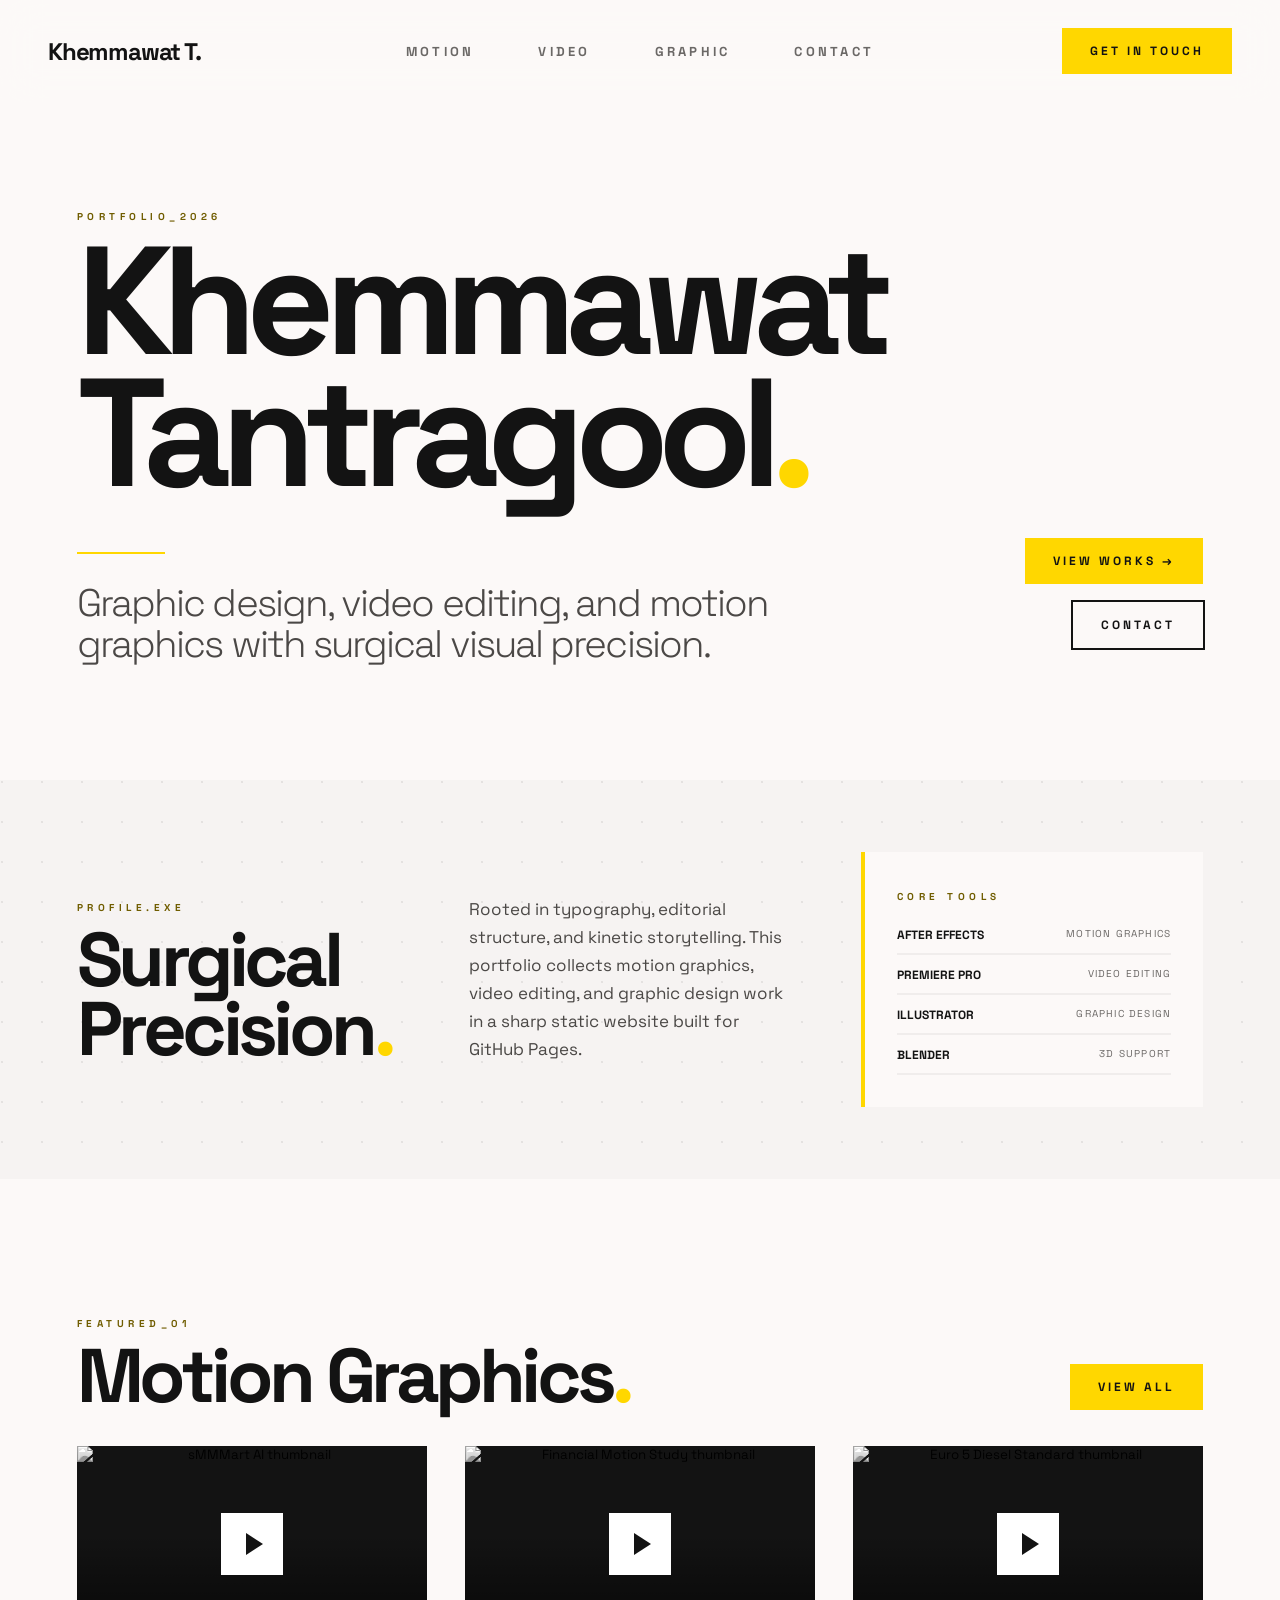
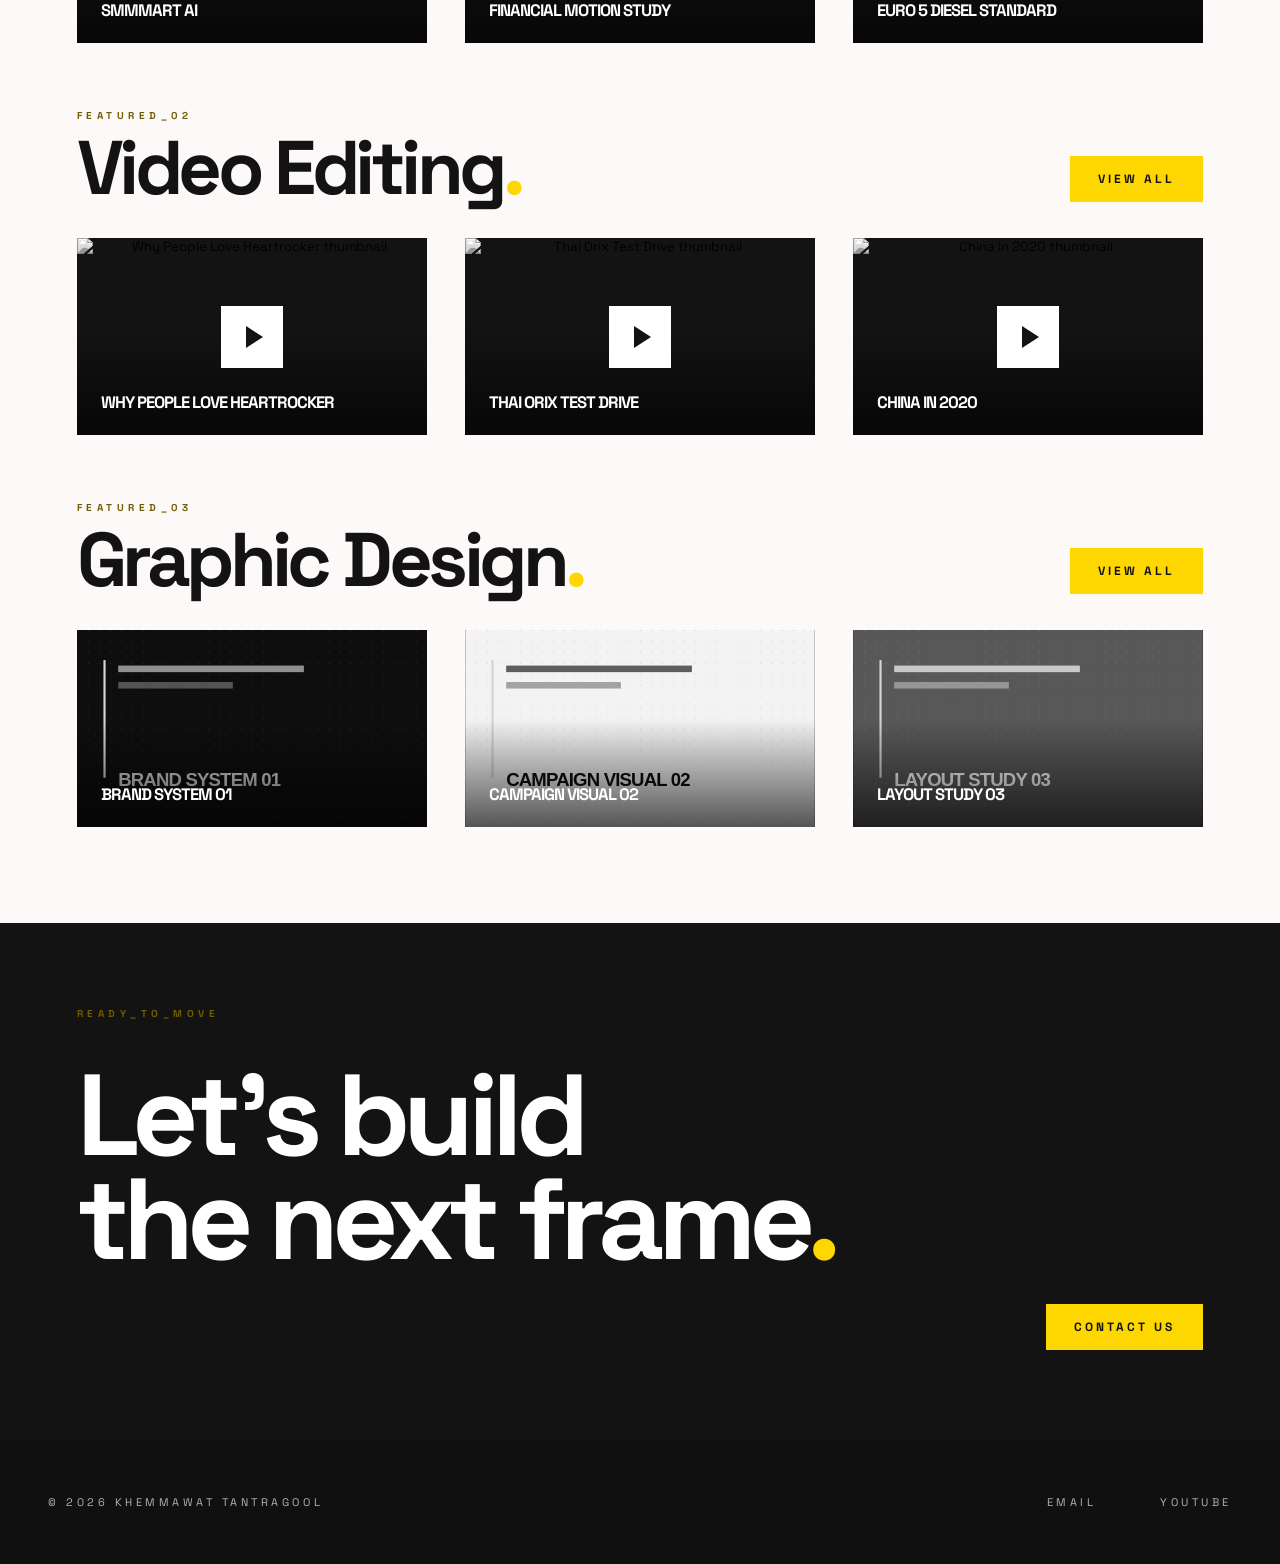
==== index.html @ a3df1f5e "Add files via upload" ====
<!doctype html>
<html lang="en">
<head>
  <meta charset="utf-8">
  <meta name="viewport" content="width=device-width, initial-scale=1">
  <link rel="preconnect" href="https://fonts.googleapis.com">
  <link rel="preconnect" href="https://fonts.gstatic.com" crossorigin>
  <link href="https://fonts.googleapis.com/css2?family=Space+Grotesk:wght@300;400;500;700;800&display=swap" rel="stylesheet">
  <link rel="stylesheet" href="css/style.css">
  <title>Khemmawat Tantragool — Portfolio</title>
  <meta name="description" content="Portfolio of Khemmawat Tantragool.">
</head>
<body>
<header class="site-header">
  <a class="brand" href="index.html">Khemmawat T.</a>
  <button class="menu-toggle" type="button" aria-label="Open menu" aria-expanded="false">Menu</button>
  <nav class="site-nav" aria-label="Primary navigation">
    <a href="motion.html">Motion</a>
    <a href="video.html">Video</a>
    <a href="graphic.html">Graphic</a>
    <a href="contact.html">Contact</a>
  </nav>
  <a class="header-cta" href="contact.html">Get In Touch</a>
</header>
<main>
  <section class="hero section">
    <div class="hero-copy">
      <span class="eyebrow">portfolio_2026</span>
      <h1>Khemmawat<br>Tantragool<span class="dot">.</span></h1>
      <div class="motion-bridge"></div>
      <p>Graphic design, video editing, and motion graphics with surgical visual precision.</p>
    </div>
    <div class="hero-actions">
      <a class="button primary" href="#featured">View Works <span>→</span></a>
      <a class="button ghost" href="contact.html">Contact</a>
    </div>
  </section>

  <section class="profile-band section">
    <div>
      <span class="eyebrow">profile.exe</span>
      <h2>Surgical<br>Precision<span class="dot">.</span></h2>
    </div>
    <p>Rooted in typography, editorial structure, and kinetic storytelling. This portfolio collects motion graphics, video editing, and graphic design work in a sharp static website built for GitHub Pages.</p>
    <div class="skill-panel">
      <span class="eyebrow">core tools</span>
      <dl>
        <div><dt>After Effects</dt><dd>Motion graphics</dd></div>
        <div><dt>Premiere Pro</dt><dd>Video editing</dd></div>
        <div><dt>Illustrator</dt><dd>Graphic design</dd></div>
        <div><dt>Blender</dt><dd>3D support</dd></div>
      </dl>
    </div>
  </section>

  <section id="featured" class="portfolio-list section">
    <div class="section-head">
      <div><span class="eyebrow">featured_01</span><h2>Motion Graphics<span class="dot">.</span></h2></div>
      <a class="mini-button" href="motion.html">View All</a>
    </div>
    <div class="work-grid">
      <article class="work-card video-card" data-category="motion" data-title="sMMMart AI" data-youtube="iJ66kA3typ4">
  <button class="work-media js-open-video" type="button" data-video-id="iJ66kA3typ4" data-video-title="sMMMart AI" aria-label="Play sMMMart AI">
    <img src="https://img.youtube.com/vi/iJ66kA3typ4/hqdefault.jpg" alt="sMMMart AI thumbnail">
    <span class="play-button" aria-hidden="true"></span>
    <span class="work-title">sMMMart AI</span>
  </button>
</article><article class="work-card video-card" data-category="motion" data-title="Financial Motion Study" data-youtube="Az2mxDy5S4Y">
  <button class="work-media js-open-video" type="button" data-video-id="Az2mxDy5S4Y" data-video-title="Financial Motion Study" aria-label="Play Financial Motion Study">
    <img src="https://img.youtube.com/vi/Az2mxDy5S4Y/hqdefault.jpg" alt="Financial Motion Study thumbnail">
    <span class="play-button" aria-hidden="true"></span>
    <span class="work-title">Financial Motion Study</span>
  </button>
</article><article class="work-card video-card" data-category="motion" data-title="Euro 5 Diesel Standard" data-youtube="TAZ3oMDy5-E">
  <button class="work-media js-open-video" type="button" data-video-id="TAZ3oMDy5-E" data-video-title="Euro 5 Diesel Standard" aria-label="Play Euro 5 Diesel Standard">
    <img src="https://img.youtube.com/vi/TAZ3oMDy5-E/hqdefault.jpg" alt="Euro 5 Diesel Standard thumbnail">
    <span class="play-button" aria-hidden="true"></span>
    <span class="work-title">Euro 5 Diesel Standard</span>
  </button>
</article>
    </div>

    <div class="section-head">
      <div><span class="eyebrow">featured_02</span><h2>Video Editing<span class="dot">.</span></h2></div>
      <a class="mini-button" href="video.html">View All</a>
    </div>
    <div class="work-grid">
      <article class="work-card video-card" data-category="video" data-title="Why People Love Heartrocker" data-youtube="8OQ4P4ka85I">
  <button class="work-media js-open-video" type="button" data-video-id="8OQ4P4ka85I" data-video-title="Why People Love Heartrocker" aria-label="Play Why People Love Heartrocker">
    <img src="https://img.youtube.com/vi/8OQ4P4ka85I/hqdefault.jpg" alt="Why People Love Heartrocker thumbnail">
    <span class="play-button" aria-hidden="true"></span>
    <span class="work-title">Why People Love Heartrocker</span>
  </button>
</article><article class="work-card video-card" data-category="video" data-title="Thai Orix Test Drive" data-youtube="B8yDU5DC-RM">
  <button class="work-media js-open-video" type="button" data-video-id="B8yDU5DC-RM" data-video-title="Thai Orix Test Drive" aria-label="Play Thai Orix Test Drive">
    <img src="https://img.youtube.com/vi/B8yDU5DC-RM/hqdefault.jpg" alt="Thai Orix Test Drive thumbnail">
    <span class="play-button" aria-hidden="true"></span>
    <span class="work-title">Thai Orix Test Drive</span>
  </button>
</article><article class="work-card video-card" data-category="video" data-title="China in 2020" data-youtube="AyEDbUn2u9s">
  <button class="work-media js-open-video" type="button" data-video-id="AyEDbUn2u9s" data-video-title="China in 2020" aria-label="Play China in 2020">
    <img src="https://img.youtube.com/vi/AyEDbUn2u9s/hqdefault.jpg" alt="China in 2020 thumbnail">
    <span class="play-button" aria-hidden="true"></span>
    <span class="work-title">China in 2020</span>
  </button>
</article>
    </div>

    <div class="section-head">
      <div><span class="eyebrow">featured_03</span><h2>Graphic Design<span class="dot">.</span></h2></div>
      <a class="mini-button" href="graphic.html">View All</a>
    </div>
    <div class="work-grid">
      <article class="work-card graphic-card" data-category="graphic" data-title="Brand System 01">
  <a class="work-media" href="assets/thumbnails/graphic-placeholder-01.svg" target="_blank" rel="noopener" aria-label="Open Brand System 01">
    <img src="assets/thumbnails/graphic-placeholder-01.svg" alt="Brand System 01 thumbnail">
    <span class="work-title">Brand System 01</span>
  </a>
</article><article class="work-card graphic-card" data-category="graphic" data-title="Campaign Visual 02">
  <a class="work-media" href="assets/thumbnails/graphic-placeholder-02.svg" target="_blank" rel="noopener" aria-label="Open Campaign Visual 02">
    <img src="assets/thumbnails/graphic-placeholder-02.svg" alt="Campaign Visual 02 thumbnail">
    <span class="work-title">Campaign Visual 02</span>
  </a>
</article><article class="work-card graphic-card" data-category="graphic" data-title="Layout Study 03">
  <a class="work-media" href="assets/thumbnails/graphic-placeholder-03.svg" target="_blank" rel="noopener" aria-label="Open Layout Study 03">
    <img src="assets/thumbnails/graphic-placeholder-03.svg" alt="Layout Study 03 thumbnail">
    <span class="work-title">Layout Study 03</span>
  </a>
</article>
    </div>
  </section>

  <section class="closing-contact section">
    <span class="eyebrow">ready_to_move</span>
    <h2>Let’s build<br>the next frame<span class="dot">.</span></h2>
    <a class="button primary" href="contact.html">Contact Us</a>
  </section>
</main>
<footer class="site-footer">
  <p>© 2026 KHEMMAWAT TANTRAGOOL</p>
  <nav class="footer-links" aria-label="Footer links">
    <a href="mailto:khemmawat2539@hotmail.com">Email</a>
    <a href="https://youtube.com/@taeoodmotion3968?si=3hNbAN0YJ-oHGJOD" target="_blank" rel="noopener">YouTube</a>
  </nav>
</footer>
<div class="video-modal" id="videoModal" aria-hidden="true">
  <div class="modal-backdrop js-close-video"></div>
  <div class="modal-panel" role="dialog" aria-modal="true" aria-labelledby="modalTitle">
    <button class="modal-close js-close-video" type="button" aria-label="Close video">×</button>
    <span class="eyebrow">now_playing</span>
    <h2 id="modalTitle">Project Video</h2>
    <div class="video-frame">
      <iframe id="modalVideo" title="YouTube video player" src="" allow="autoplay; encrypted-media; picture-in-picture" allowfullscreen></iframe>
    </div>
  </div>
</div>
<script src="js/main.js"></script>
</body>
</html>
---- css/style.css ----
:root {
  --deep-carbon: #131313;
  --canvas: #ffffff;
  --surface: #fcf9f8;
  --surface-low: #f6f3f2;
  --surface-container: #f0edec;
  --gold: #ffd700;
  --gold-dark: #705d00;
  --muted: #6b6866;
}

* { box-sizing: border-box; }
html { scroll-behavior: smooth; }
body { margin: 0; font-family: "Space Grotesk", Arial, sans-serif; background: var(--surface); color: var(--deep-carbon); }
a { color: inherit; text-decoration: none; }
img { max-width: 100%; display: block; }
button { font-family: inherit; }

.site-header {
  position: sticky; top: 0; z-index: 50;
  display: grid; grid-template-columns: 1fr auto 1fr; align-items: center; gap: 24px;
  padding: 28px clamp(20px, 4vw, 48px);
  background: rgba(252, 249, 248, .85); backdrop-filter: blur(20px);
}

.brand { font-size: clamp(18px, 2vw, 24px); font-weight: 800; letter-spacing: -0.05em; }
.site-nav { display: flex; gap: clamp(28px, 5vw, 72px); font-size: 13px; font-weight: 700; letter-spacing: .25em; color: var(--muted); text-transform: uppercase; }
.site-nav a:hover { color: var(--deep-carbon); }

.header-cta, .mini-button, .button {
  justify-self: end; border: 0; border-radius: 0; background: var(--gold); color: var(--deep-carbon);
  padding: 15px 28px; font-size: 12px; font-weight: 800; letter-spacing: .25em; text-transform: uppercase;
  transition: transform .2s ease, box-shadow .2s ease, background .2s ease;
  cursor: pointer;
}
.button:hover, .header-cta:hover, .mini-button:hover { transform: translate(-4px, -4px); box-shadow: 4px 4px 0 var(--gold-dark); }
.button.ghost { background: transparent; outline: 2px solid var(--deep-carbon); box-shadow: none; }
.menu-toggle { display: none; }

.section { padding-left: clamp(24px, 6vw, 96px); padding-right: clamp(24px, 6vw, 96px); }

.hero { min-height: 68vh; display: grid; grid-template-columns: 1fr auto; gap: 40px; align-items: end; padding-top: clamp(56px, 8vw, 120px); padding-bottom: clamp(72px, 9vw, 140px); }
.hero h1, .page-hero h1, .contact-page h1 { margin: 0; font-size: clamp(74px, 12vw, 176px); line-height: .86; letter-spacing: -0.07em; font-weight: 800; }
.dot { color: var(--gold); }
.motion-bridge { width: 88px; height: 2px; margin: 52px 0 28px; background: var(--gold); }
.hero p, .page-hero p, .contact-hero p { margin: 0; max-width: 780px; color: #4b4846; font-size: clamp(24px, 3vw, 42px); line-height: 1.08; letter-spacing: -0.05em; font-weight: 300; }
.hero-actions { display: grid; gap: 18px; min-width: 260px; margin-bottom: 16px; }

.eyebrow { display: inline-block; margin-bottom: 12px; color: var(--gold-dark); font-size: 10px; font-weight: 800; letter-spacing: .45em; text-transform: uppercase; }

.profile-band {
  display: grid; grid-template-columns: 1fr 1.15fr 1.25fr; gap: clamp(32px, 6vw, 80px); align-items: center;
  padding-top: 72px; padding-bottom: 72px;
  background: radial-gradient(circle at 2px 2px, rgba(19,19,19,.08) 1px, transparent 1px), var(--surface-low);
  background-size: 40px 40px;
}
.profile-band h2, .section-head h2, .closing-contact h2 { margin: 0; font-size: clamp(42px, 6vw, 76px); line-height: .9; letter-spacing: -0.06em; }
.profile-band p { margin: 0; max-width: 460px; color: #4b4846; font-size: 17px; line-height: 1.65; }
.skill-panel { background: var(--surface); padding: 32px; border-left: 4px solid var(--gold); }
.skill-panel dl { margin: 0; }
.skill-panel div { display: grid; grid-template-columns: 1fr auto; gap: 20px; padding: 12px 0; background-image: linear-gradient(to bottom, transparent calc(100% - 2px), var(--surface-container) 0); }
.skill-panel dt { font-size: 12px; font-weight: 800; text-transform: uppercase; }
.skill-panel dd { margin: 0; color: var(--muted); font-size: 10px; letter-spacing: .12em; text-transform: uppercase; }

.portfolio-list { padding-top: 72px; padding-bottom: 96px; }
.section-head { display: flex; justify-content: space-between; align-items: end; gap: 24px; margin-top: 60px; margin-bottom: 36px; }

.work-grid { display: grid; grid-template-columns: repeat(3, 1fr); gap: clamp(24px, 3vw, 48px); }
.page-grid { row-gap: clamp(32px, 4vw, 56px); }
.work-card { background: var(--surface-container); overflow: hidden; }

.work-media {
  position: relative; display: block; width: 100%; border: 0; padding: 0; cursor: pointer;
  aspect-ratio: 16 / 9; background: var(--deep-carbon); overflow: hidden;
}
.work-media::after { content: ""; position: absolute; inset: 0; background: linear-gradient(to top, rgba(0,0,0,.65), transparent 55%); z-index: 1; }
.work-media img { width: 100%; height: 100%; object-fit: cover; filter: grayscale(100%) contrast(1.05); transition: filter .35s ease, transform .35s ease; }
.work-media:hover img { filter: grayscale(0%) contrast(1.05); transform: scale(1.035); }

.play-button { position: absolute; z-index: 2; inset: 50% auto auto 50%; width: 62px; height: 62px; transform: translate(-50%, -50%); background: var(--canvas); }
.play-button::before { content: ""; position: absolute; left: 25px; top: 20px; border-left: 17px solid var(--deep-carbon); border-top: 11px solid transparent; border-bottom: 11px solid transparent; }
.work-title { position: absolute; z-index: 2; left: 24px; bottom: 22px; color: var(--canvas); font-size: clamp(15px, 1.3vw, 22px); font-weight: 800; letter-spacing: -0.06em; text-transform: uppercase; text-align: left; }

.page-hero { padding-top: clamp(72px, 10vw, 140px); padding-bottom: 50px; }
.page-hero h1 { font-size: clamp(68px, 10vw, 130px); }
.page-hero p { margin-top: 24px; }

.back-wrap { display: flex; justify-content: center; padding: 70px 0 40px; }

.closing-contact {
  display: grid; gap: 32px; justify-items: start;
  background: var(--deep-carbon); color: var(--canvas);
  padding-top: 84px; padding-bottom: 90px;
}
.closing-contact h2 { font-size: clamp(54px, 9vw, 126px); }

.contact-page {
  min-height: 76vh;
  display: grid;
  grid-template-columns: 1fr minmax(300px, 560px);
  gap: clamp(40px, 8vw, 120px);
  padding-top: clamp(70px, 9vw, 130px);
  padding-bottom: 90px;
  background: radial-gradient(circle at 2px 2px, rgba(19,19,19,.08) 1px, transparent 1px), var(--surface);
  background-size: 40px 40px;
}
.contact-page h1 { font-size: clamp(74px, 12vw, 170px); }
.contact-info { display: grid; gap: 18px; align-self: start; }
.contact-link, .contact-draft {
  display: grid; gap: 10px;
  padding: 32px;
  background: var(--surface-low);
  border-left: 4px solid var(--gold);
}
.contact-link span, .form-note { color: var(--muted); font-size: 11px; letter-spacing: .25em; text-transform: uppercase; }
.contact-link strong { font-size: clamp(16px, 2vw, 26px); letter-spacing: -0.05em; overflow-wrap: anywhere; }
.contact-draft { margin-top: 24px; }
.contact-draft label { display: grid; gap: 10px; font-size: 10px; font-weight: 800; letter-spacing: .28em; text-transform: uppercase; color: var(--gold-dark); }
.contact-draft input, .contact-draft textarea {
  width: 100%; border: 0; border-radius: 0; border-bottom: 2px solid var(--surface-container);
  background: var(--surface); color: var(--deep-carbon); padding: 14px 12px; font: inherit; outline: 0;
}
.contact-draft input:focus, .contact-draft textarea:focus { border-bottom-color: var(--gold); }
.contact-draft textarea { min-height: 116px; resize: vertical; }
.form-note { margin: 0; line-height: 1.6; letter-spacing: .12em; }

.video-modal { position: fixed; inset: 0; z-index: 100; display: none; }
.video-modal.is-open { display: block; }
.modal-backdrop { position: absolute; inset: 0; background: rgba(19,19,19,.72); backdrop-filter: blur(10px); }
.modal-panel {
  position: relative; z-index: 1; width: min(1100px, calc(100vw - 32px)); margin: 7vh auto; padding: clamp(22px, 3vw, 42px);
  background: var(--surface); box-shadow: 0 0 40px rgba(19,19,19,.12);
}
.modal-panel h2 { margin: 0 58px 22px 0; font-size: clamp(28px, 4vw, 56px); letter-spacing: -0.06em; line-height: .95; }
.modal-close { position: absolute; top: 18px; right: 18px; width: 48px; height: 48px; border: 0; background: var(--gold); font-size: 34px; line-height: 1; cursor: pointer; }
.video-frame { aspect-ratio: 16 / 9; background: var(--deep-carbon); }
.video-frame iframe { width: 100%; height: 100%; border: 0; }

.site-footer { display: flex; justify-content: space-between; gap: 24px; padding: 44px clamp(24px, 4vw, 48px); background: #101010; color: var(--canvas); }
.site-footer p, .footer-links a { color: #b9b2ae; font-size: 11px; letter-spacing: .32em; text-transform: uppercase; }
.footer-links { display: flex; align-items: center; gap: clamp(22px, 5vw, 72px); }

@media (max-width: 900px) {
  .site-header { grid-template-columns: 1fr auto; }
  .menu-toggle { display: block; border: 0; background: var(--gold); padding: 12px 16px; font-weight: 800; letter-spacing: .18em; text-transform: uppercase; }
  .site-nav, .header-cta { display: none; }
  .site-nav.is-open { display: grid; grid-column: 1 / -1; gap: 18px; padding-top: 18px; }
  .hero, .profile-band, .contact-page { grid-template-columns: 1fr; }
  .hero-actions { width: 100%; max-width: 360px; }
  .work-grid { grid-template-columns: 1fr 1fr; }
}

@media (max-width: 620px) {
  .section { padding-left: 20px; padding-right: 20px; }
  .hero h1, .page-hero h1, .contact-page h1 { font-size: clamp(58px, 17vw, 88px); }
  .hero p, .page-hero p, .contact-hero p { font-size: 25px; }
  .section-head { align-items: start; flex-direction: column; }
  .work-grid { grid-template-columns: 1fr; }
  .contact-link, .contact-draft { padding: 24px; }
  .site-footer { flex-direction: column; }
  .footer-links { align-items: start; flex-direction: column; gap: 16px; }
  .modal-panel { margin-top: 11vh; }
}
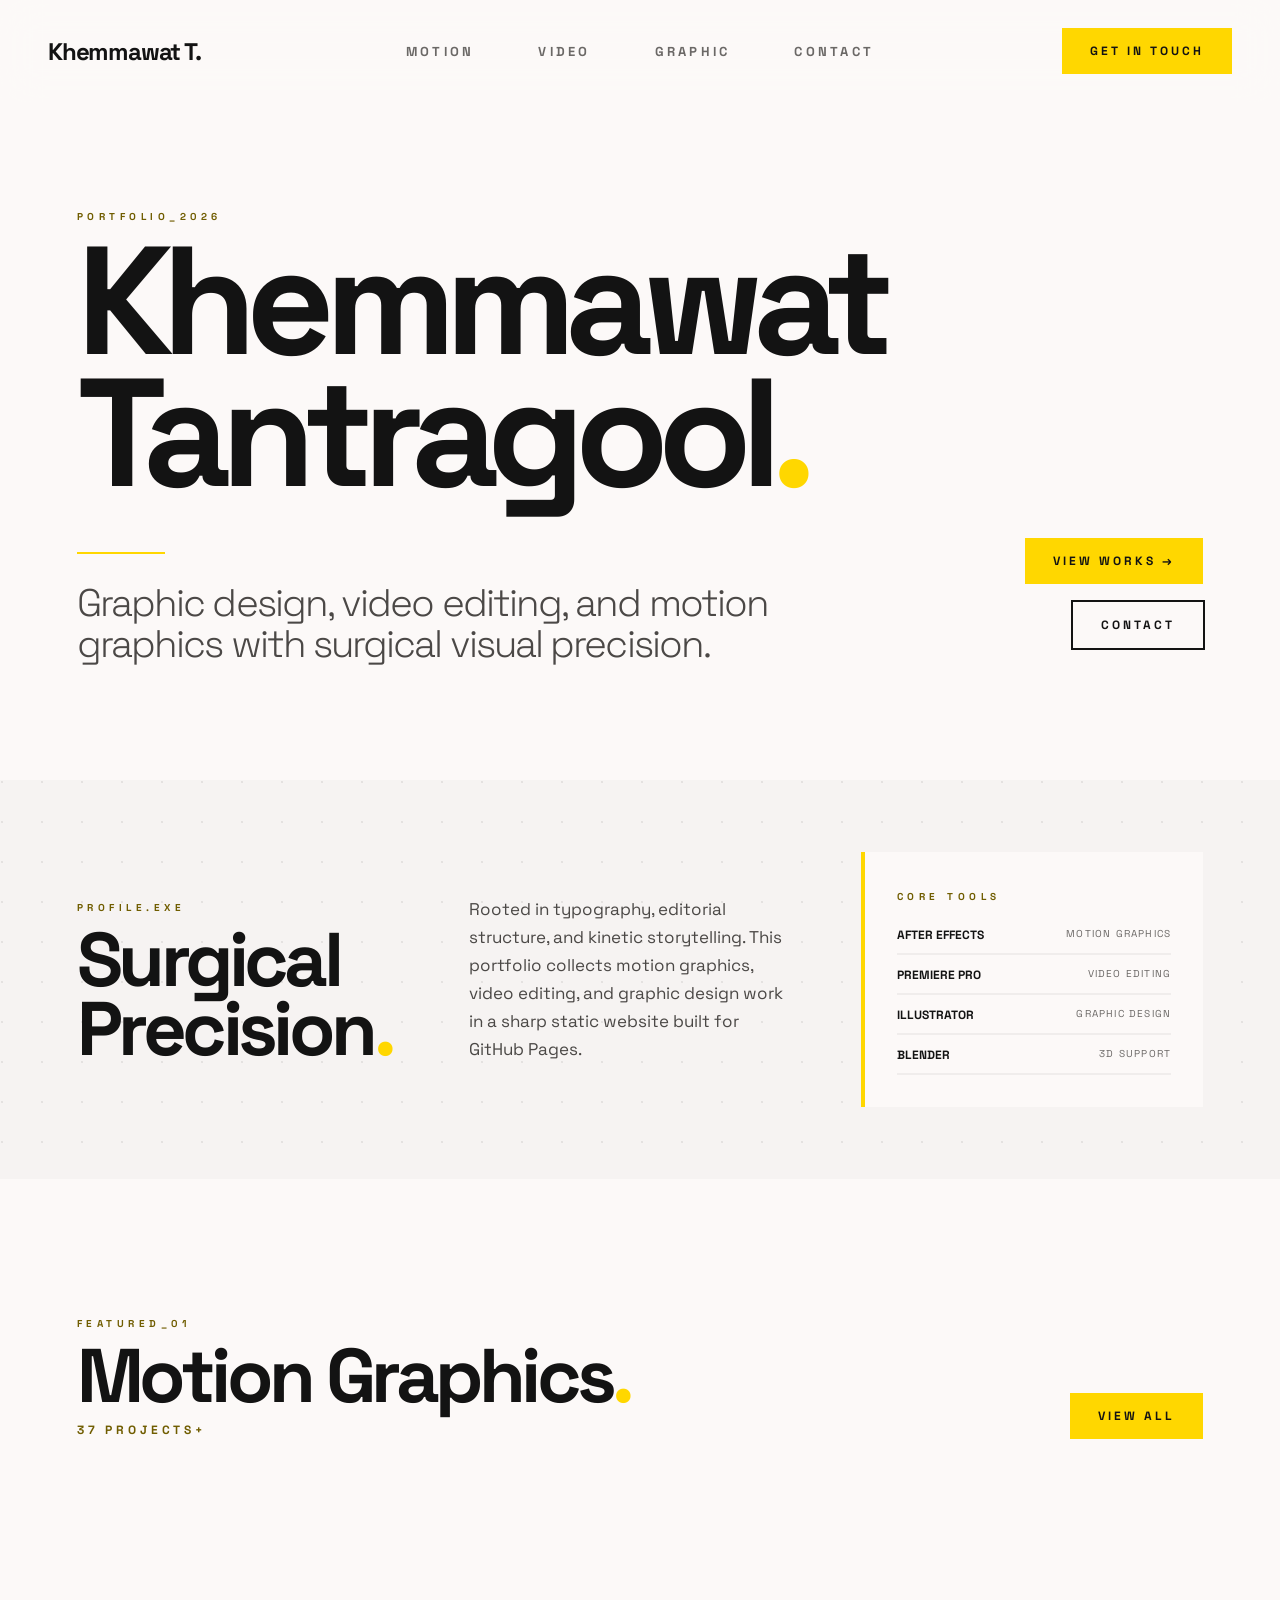
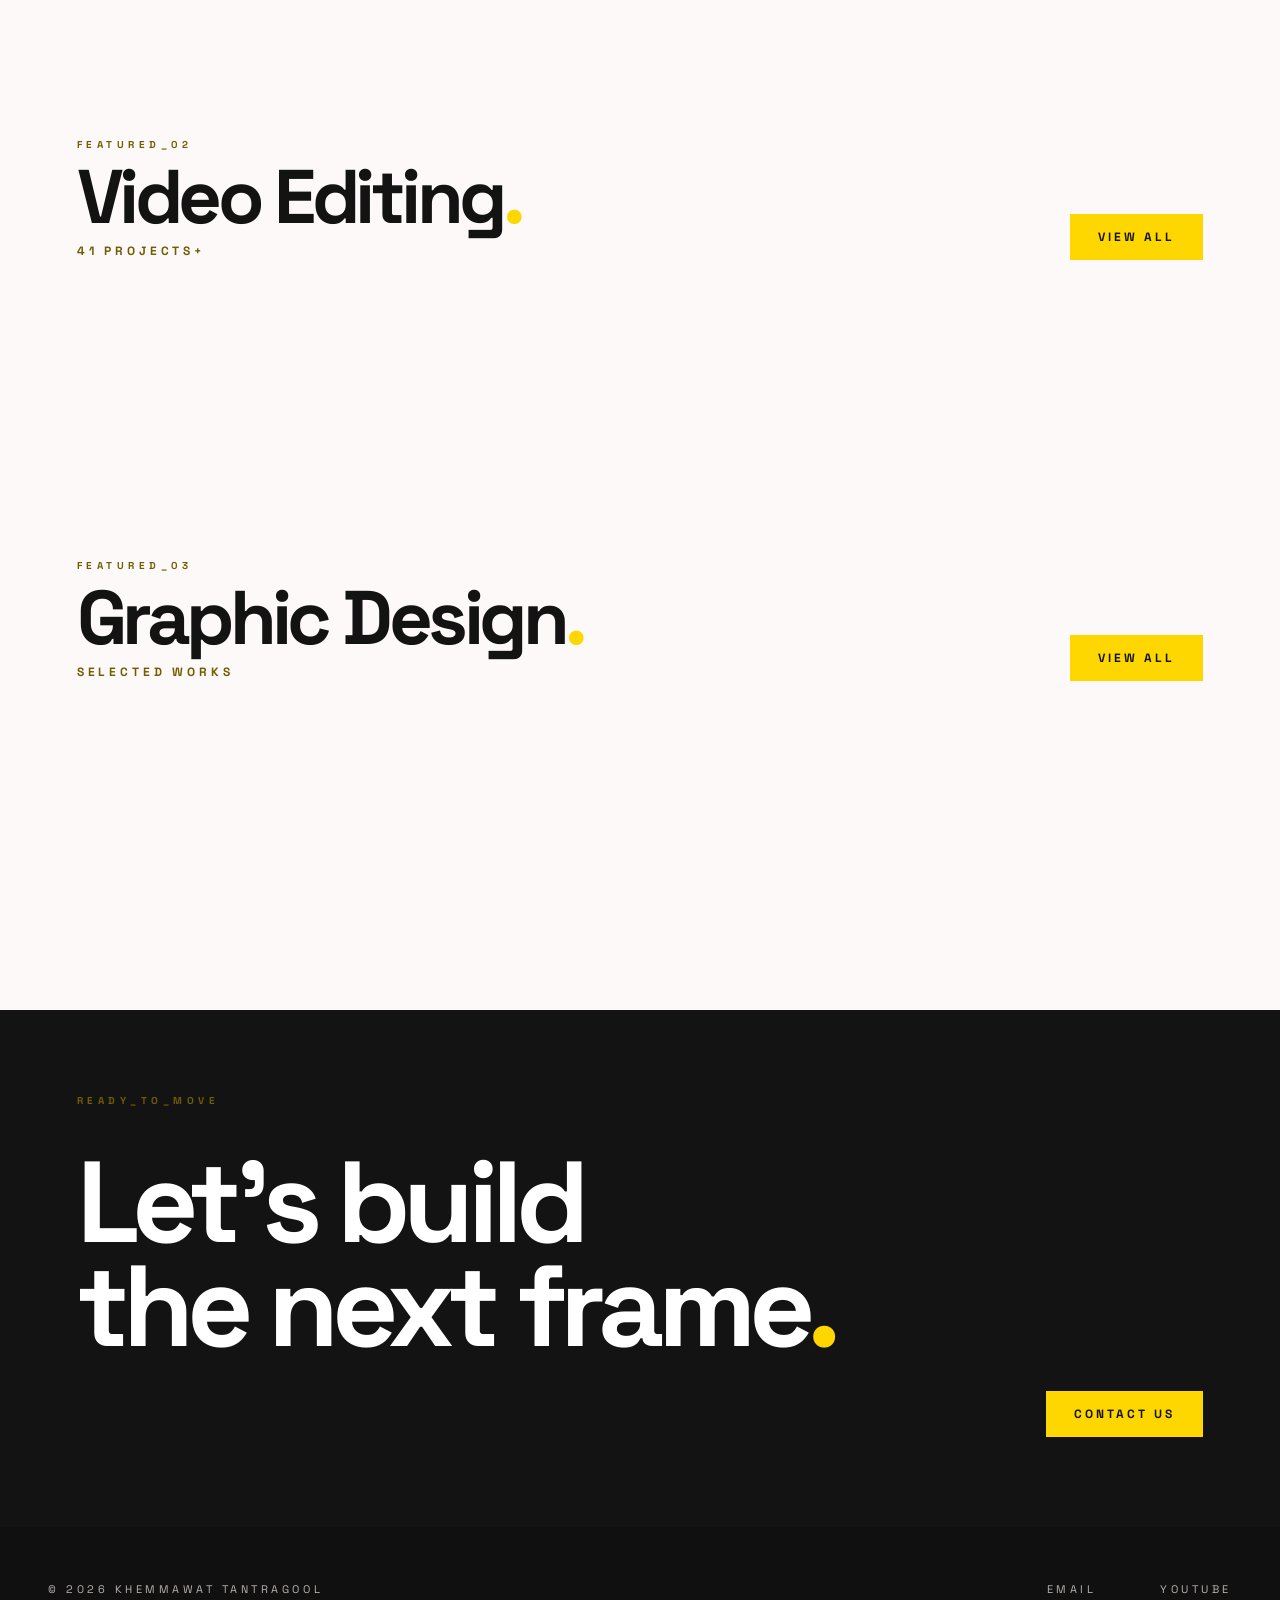
==== commit d8440af7: "Add files via upload" ====
--- a/index.html
+++ b/index.html
@@ -55,79 +55,83 @@
 
   <section id="featured" class="portfolio-list section">
     <div class="section-head">
-      <div><span class="eyebrow">featured_01</span><h2>Motion Graphics<span class="dot">.</span></h2></div>
+      <div>
+        <span class="eyebrow">featured_01</span>
+        <h2>Motion Graphics<span class="dot">.</span></h2>
+        <span class="project-count">37 Projects+</span>
+      </div>
       <a class="mini-button" href="motion.html">View All</a>
     </div>
-    <div class="work-grid">
-      <article class="work-card video-card" data-category="motion" data-title="sMMMart AI" data-youtube="iJ66kA3typ4">
-  <button class="work-media js-open-video" type="button" data-video-id="iJ66kA3typ4" data-video-title="sMMMart AI" aria-label="Play sMMMart AI">
-    <img src="https://img.youtube.com/vi/iJ66kA3typ4/hqdefault.jpg" alt="sMMMart AI thumbnail">
+    <div class="work-grid featured-grid"><article class="work-card video-card reveal-card" data-category="motion" data-title="EVA AIR" data-youtube="a_KyHeLiojU">
+  <button class="work-media js-open-video js-cursor-zone" type="button" data-video-id="a_KyHeLiojU" data-video-title="EVA AIR" aria-label="Play EVA AIR">
+    <img src="https://img.youtube.com/vi/a_KyHeLiojU/hqdefault.jpg" alt="EVA AIR thumbnail">
     <span class="play-button" aria-hidden="true"></span>
-    <span class="work-title">sMMMart AI</span>
+    <span class="work-title">EVA AIR</span>
   </button>
-</article><article class="work-card video-card" data-category="motion" data-title="Financial Motion Study" data-youtube="Az2mxDy5S4Y">
-  <button class="work-media js-open-video" type="button" data-video-id="Az2mxDy5S4Y" data-video-title="Financial Motion Study" aria-label="Play Financial Motion Study">
-    <img src="https://img.youtube.com/vi/Az2mxDy5S4Y/hqdefault.jpg" alt="Financial Motion Study thumbnail">
+</article><article class="work-card video-card reveal-card" data-category="motion" data-title="FedEx SEA Network" data-youtube="Vr86U0mpI7o">
+  <button class="work-media js-open-video js-cursor-zone" type="button" data-video-id="Vr86U0mpI7o" data-video-title="FedEx SEA Network" aria-label="Play FedEx SEA Network">
+    <img src="https://img.youtube.com/vi/Vr86U0mpI7o/hqdefault.jpg" alt="FedEx SEA Network thumbnail">
     <span class="play-button" aria-hidden="true"></span>
-    <span class="work-title">Financial Motion Study</span>
+    <span class="work-title">FedEx SEA Network</span>
   </button>
-</article><article class="work-card video-card" data-category="motion" data-title="Euro 5 Diesel Standard" data-youtube="TAZ3oMDy5-E">
-  <button class="work-media js-open-video" type="button" data-video-id="TAZ3oMDy5-E" data-video-title="Euro 5 Diesel Standard" aria-label="Play Euro 5 Diesel Standard">
-    <img src="https://img.youtube.com/vi/TAZ3oMDy5-E/hqdefault.jpg" alt="Euro 5 Diesel Standard thumbnail">
+</article><article class="work-card video-card reveal-card" data-category="motion" data-title="Commercial Truck Finance" data-youtube="ore2z2iCLZc">
+  <button class="work-media js-open-video js-cursor-zone" type="button" data-video-id="ore2z2iCLZc" data-video-title="Commercial Truck Finance" aria-label="Play Commercial Truck Finance">
+    <img src="https://img.youtube.com/vi/ore2z2iCLZc/hqdefault.jpg" alt="Commercial Truck Finance thumbnail">
     <span class="play-button" aria-hidden="true"></span>
-    <span class="work-title">Euro 5 Diesel Standard</span>
+    <span class="work-title">Commercial Truck Finance</span>
   </button>
-</article>
-    </div>
-
+</article></div>
     <div class="section-head">
-      <div><span class="eyebrow">featured_02</span><h2>Video Editing<span class="dot">.</span></h2></div>
+      <div>
+        <span class="eyebrow">featured_02</span>
+        <h2>Video Editing<span class="dot">.</span></h2>
+        <span class="project-count">41 Projects+</span>
+      </div>
       <a class="mini-button" href="video.html">View All</a>
     </div>
-    <div class="work-grid">
-      <article class="work-card video-card" data-category="video" data-title="Why People Love Heartrocker" data-youtube="8OQ4P4ka85I">
-  <button class="work-media js-open-video" type="button" data-video-id="8OQ4P4ka85I" data-video-title="Why People Love Heartrocker" aria-label="Play Why People Love Heartrocker">
-    <img src="https://img.youtube.com/vi/8OQ4P4ka85I/hqdefault.jpg" alt="Why People Love Heartrocker thumbnail">
+    <div class="work-grid featured-grid"><article class="work-card video-card reveal-card" data-category="video" data-title="CUURP Course" data-youtube="EgZWFsqHItI">
+  <button class="work-media js-open-video js-cursor-zone" type="button" data-video-id="EgZWFsqHItI" data-video-title="CUURP Course" aria-label="Play CUURP Course">
+    <img src="https://img.youtube.com/vi/EgZWFsqHItI/hqdefault.jpg" alt="CUURP Course thumbnail">
     <span class="play-button" aria-hidden="true"></span>
-    <span class="work-title">Why People Love Heartrocker</span>
+    <span class="work-title">CUURP Course</span>
   </button>
-</article><article class="work-card video-card" data-category="video" data-title="Thai Orix Test Drive" data-youtube="B8yDU5DC-RM">
-  <button class="work-media js-open-video" type="button" data-video-id="B8yDU5DC-RM" data-video-title="Thai Orix Test Drive" aria-label="Play Thai Orix Test Drive">
-    <img src="https://img.youtube.com/vi/B8yDU5DC-RM/hqdefault.jpg" alt="Thai Orix Test Drive thumbnail">
+</article><article class="work-card video-card reveal-card" data-category="video" data-title="CMU 60th Anniversary" data-youtube="eBrPWIuIsrg">
+  <button class="work-media js-open-video js-cursor-zone" type="button" data-video-id="eBrPWIuIsrg" data-video-title="CMU 60th Anniversary" aria-label="Play CMU 60th Anniversary">
+    <img src="https://img.youtube.com/vi/eBrPWIuIsrg/hqdefault.jpg" alt="CMU 60th Anniversary thumbnail">
     <span class="play-button" aria-hidden="true"></span>
-    <span class="work-title">Thai Orix Test Drive</span>
+    <span class="work-title">CMU 60th Anniversary</span>
   </button>
-</article><article class="work-card video-card" data-category="video" data-title="China in 2020" data-youtube="AyEDbUn2u9s">
-  <button class="work-media js-open-video" type="button" data-video-id="AyEDbUn2u9s" data-video-title="China in 2020" aria-label="Play China in 2020">
-    <img src="https://img.youtube.com/vi/AyEDbUn2u9s/hqdefault.jpg" alt="China in 2020 thumbnail">
+</article><article class="work-card video-card reveal-card" data-category="video" data-title="Creative City" data-youtube="lsLJQgL7UOE">
+  <button class="work-media js-open-video js-cursor-zone" type="button" data-video-id="lsLJQgL7UOE" data-video-title="Creative City" aria-label="Play Creative City">
+    <img src="https://img.youtube.com/vi/lsLJQgL7UOE/hqdefault.jpg" alt="Creative City thumbnail">
     <span class="play-button" aria-hidden="true"></span>
-    <span class="work-title">China in 2020</span>
+    <span class="work-title">Creative City</span>
   </button>
-</article>
-    </div>
-
+</article></div>
     <div class="section-head">
-      <div><span class="eyebrow">featured_03</span><h2>Graphic Design<span class="dot">.</span></h2></div>
+      <div>
+        <span class="eyebrow">featured_03</span>
+        <h2>Graphic Design<span class="dot">.</span></h2>
+        <span class="project-count">Selected Works</span>
+      </div>
       <a class="mini-button" href="graphic.html">View All</a>
     </div>
-    <div class="work-grid">
-      <article class="work-card graphic-card" data-category="graphic" data-title="Brand System 01">
-  <a class="work-media" href="assets/thumbnails/graphic-placeholder-01.svg" target="_blank" rel="noopener" aria-label="Open Brand System 01">
+    <div class="work-grid featured-grid"><article class="work-card graphic-card reveal-card" data-category="graphic" data-title="Brand System 01">
+  <a class="work-media js-cursor-zone" href="assets/thumbnails/graphic-placeholder-01.svg" target="_blank" rel="noopener" aria-label="Open Brand System 01">
     <img src="assets/thumbnails/graphic-placeholder-01.svg" alt="Brand System 01 thumbnail">
     <span class="work-title">Brand System 01</span>
   </a>
-</article><article class="work-card graphic-card" data-category="graphic" data-title="Campaign Visual 02">
-  <a class="work-media" href="assets/thumbnails/graphic-placeholder-02.svg" target="_blank" rel="noopener" aria-label="Open Campaign Visual 02">
+</article><article class="work-card graphic-card reveal-card" data-category="graphic" data-title="Campaign Visual 02">
+  <a class="work-media js-cursor-zone" href="assets/thumbnails/graphic-placeholder-02.svg" target="_blank" rel="noopener" aria-label="Open Campaign Visual 02">
     <img src="assets/thumbnails/graphic-placeholder-02.svg" alt="Campaign Visual 02 thumbnail">
     <span class="work-title">Campaign Visual 02</span>
   </a>
-</article><article class="work-card graphic-card" data-category="graphic" data-title="Layout Study 03">
-  <a class="work-media" href="assets/thumbnails/graphic-placeholder-03.svg" target="_blank" rel="noopener" aria-label="Open Layout Study 03">
+</article><article class="work-card graphic-card reveal-card" data-category="graphic" data-title="Layout Study 03">
+  <a class="work-media js-cursor-zone" href="assets/thumbnails/graphic-placeholder-03.svg" target="_blank" rel="noopener" aria-label="Open Layout Study 03">
     <img src="assets/thumbnails/graphic-placeholder-03.svg" alt="Layout Study 03 thumbnail">
     <span class="work-title">Layout Study 03</span>
   </a>
-</article>
-    </div>
+</article></div>
   </section>
 
   <section class="closing-contact section">
@@ -152,8 +156,11 @@
     <div class="video-frame">
       <iframe id="modalVideo" title="YouTube video player" src="" allow="autoplay; encrypted-media; picture-in-picture" allowfullscreen></iframe>
     </div>
+    <a class="watch-youtube" id="watchYouTube" href="#" target="_blank" rel="noopener">Watch on YouTube →</a>
   </div>
 </div>
+<button class="to-top" id="toTop" type="button" aria-label="Scroll to top">↑</button>
+<div class="mouse-dot" id="mouseDot" aria-hidden="true"></div>
 <script src="js/main.js"></script>
 </body>
 </html>
--- a/css/style.css
+++ b/css/style.css
@@ -1,163 +1 @@
-:root {
-  --deep-carbon: #131313;
-  --canvas: #ffffff;
-  --surface: #fcf9f8;
-  --surface-low: #f6f3f2;
-  --surface-container: #f0edec;
-  --gold: #ffd700;
-  --gold-dark: #705d00;
-  --muted: #6b6866;
-}
-
-* { box-sizing: border-box; }
-html { scroll-behavior: smooth; }
-body { margin: 0; font-family: "Space Grotesk", Arial, sans-serif; background: var(--surface); color: var(--deep-carbon); }
-a { color: inherit; text-decoration: none; }
-img { max-width: 100%; display: block; }
-button { font-family: inherit; }
-
-.site-header {
-  position: sticky; top: 0; z-index: 50;
-  display: grid; grid-template-columns: 1fr auto 1fr; align-items: center; gap: 24px;
-  padding: 28px clamp(20px, 4vw, 48px);
-  background: rgba(252, 249, 248, .85); backdrop-filter: blur(20px);
-}
-
-.brand { font-size: clamp(18px, 2vw, 24px); font-weight: 800; letter-spacing: -0.05em; }
-.site-nav { display: flex; gap: clamp(28px, 5vw, 72px); font-size: 13px; font-weight: 700; letter-spacing: .25em; color: var(--muted); text-transform: uppercase; }
-.site-nav a:hover { color: var(--deep-carbon); }
-
-.header-cta, .mini-button, .button {
-  justify-self: end; border: 0; border-radius: 0; background: var(--gold); color: var(--deep-carbon);
-  padding: 15px 28px; font-size: 12px; font-weight: 800; letter-spacing: .25em; text-transform: uppercase;
-  transition: transform .2s ease, box-shadow .2s ease, background .2s ease;
-  cursor: pointer;
-}
-.button:hover, .header-cta:hover, .mini-button:hover { transform: translate(-4px, -4px); box-shadow: 4px 4px 0 var(--gold-dark); }
-.button.ghost { background: transparent; outline: 2px solid var(--deep-carbon); box-shadow: none; }
-.menu-toggle { display: none; }
-
-.section { padding-left: clamp(24px, 6vw, 96px); padding-right: clamp(24px, 6vw, 96px); }
-
-.hero { min-height: 68vh; display: grid; grid-template-columns: 1fr auto; gap: 40px; align-items: end; padding-top: clamp(56px, 8vw, 120px); padding-bottom: clamp(72px, 9vw, 140px); }
-.hero h1, .page-hero h1, .contact-page h1 { margin: 0; font-size: clamp(74px, 12vw, 176px); line-height: .86; letter-spacing: -0.07em; font-weight: 800; }
-.dot { color: var(--gold); }
-.motion-bridge { width: 88px; height: 2px; margin: 52px 0 28px; background: var(--gold); }
-.hero p, .page-hero p, .contact-hero p { margin: 0; max-width: 780px; color: #4b4846; font-size: clamp(24px, 3vw, 42px); line-height: 1.08; letter-spacing: -0.05em; font-weight: 300; }
-.hero-actions { display: grid; gap: 18px; min-width: 260px; margin-bottom: 16px; }
-
-.eyebrow { display: inline-block; margin-bottom: 12px; color: var(--gold-dark); font-size: 10px; font-weight: 800; letter-spacing: .45em; text-transform: uppercase; }
-
-.profile-band {
-  display: grid; grid-template-columns: 1fr 1.15fr 1.25fr; gap: clamp(32px, 6vw, 80px); align-items: center;
-  padding-top: 72px; padding-bottom: 72px;
-  background: radial-gradient(circle at 2px 2px, rgba(19,19,19,.08) 1px, transparent 1px), var(--surface-low);
-  background-size: 40px 40px;
-}
-.profile-band h2, .section-head h2, .closing-contact h2 { margin: 0; font-size: clamp(42px, 6vw, 76px); line-height: .9; letter-spacing: -0.06em; }
-.profile-band p { margin: 0; max-width: 460px; color: #4b4846; font-size: 17px; line-height: 1.65; }
-.skill-panel { background: var(--surface); padding: 32px; border-left: 4px solid var(--gold); }
-.skill-panel dl { margin: 0; }
-.skill-panel div { display: grid; grid-template-columns: 1fr auto; gap: 20px; padding: 12px 0; background-image: linear-gradient(to bottom, transparent calc(100% - 2px), var(--surface-container) 0); }
-.skill-panel dt { font-size: 12px; font-weight: 800; text-transform: uppercase; }
-.skill-panel dd { margin: 0; color: var(--muted); font-size: 10px; letter-spacing: .12em; text-transform: uppercase; }
-
-.portfolio-list { padding-top: 72px; padding-bottom: 96px; }
-.section-head { display: flex; justify-content: space-between; align-items: end; gap: 24px; margin-top: 60px; margin-bottom: 36px; }
-
-.work-grid { display: grid; grid-template-columns: repeat(3, 1fr); gap: clamp(24px, 3vw, 48px); }
-.page-grid { row-gap: clamp(32px, 4vw, 56px); }
-.work-card { background: var(--surface-container); overflow: hidden; }
-
-.work-media {
-  position: relative; display: block; width: 100%; border: 0; padding: 0; cursor: pointer;
-  aspect-ratio: 16 / 9; background: var(--deep-carbon); overflow: hidden;
-}
-.work-media::after { content: ""; position: absolute; inset: 0; background: linear-gradient(to top, rgba(0,0,0,.65), transparent 55%); z-index: 1; }
-.work-media img { width: 100%; height: 100%; object-fit: cover; filter: grayscale(100%) contrast(1.05); transition: filter .35s ease, transform .35s ease; }
-.work-media:hover img { filter: grayscale(0%) contrast(1.05); transform: scale(1.035); }
-
-.play-button { position: absolute; z-index: 2; inset: 50% auto auto 50%; width: 62px; height: 62px; transform: translate(-50%, -50%); background: var(--canvas); }
-.play-button::before { content: ""; position: absolute; left: 25px; top: 20px; border-left: 17px solid var(--deep-carbon); border-top: 11px solid transparent; border-bottom: 11px solid transparent; }
-.work-title { position: absolute; z-index: 2; left: 24px; bottom: 22px; color: var(--canvas); font-size: clamp(15px, 1.3vw, 22px); font-weight: 800; letter-spacing: -0.06em; text-transform: uppercase; text-align: left; }
-
-.page-hero { padding-top: clamp(72px, 10vw, 140px); padding-bottom: 50px; }
-.page-hero h1 { font-size: clamp(68px, 10vw, 130px); }
-.page-hero p { margin-top: 24px; }
-
-.back-wrap { display: flex; justify-content: center; padding: 70px 0 40px; }
-
-.closing-contact {
-  display: grid; gap: 32px; justify-items: start;
-  background: var(--deep-carbon); color: var(--canvas);
-  padding-top: 84px; padding-bottom: 90px;
-}
-.closing-contact h2 { font-size: clamp(54px, 9vw, 126px); }
-
-.contact-page {
-  min-height: 76vh;
-  display: grid;
-  grid-template-columns: 1fr minmax(300px, 560px);
-  gap: clamp(40px, 8vw, 120px);
-  padding-top: clamp(70px, 9vw, 130px);
-  padding-bottom: 90px;
-  background: radial-gradient(circle at 2px 2px, rgba(19,19,19,.08) 1px, transparent 1px), var(--surface);
-  background-size: 40px 40px;
-}
-.contact-page h1 { font-size: clamp(74px, 12vw, 170px); }
-.contact-info { display: grid; gap: 18px; align-self: start; }
-.contact-link, .contact-draft {
-  display: grid; gap: 10px;
-  padding: 32px;
-  background: var(--surface-low);
-  border-left: 4px solid var(--gold);
-}
-.contact-link span, .form-note { color: var(--muted); font-size: 11px; letter-spacing: .25em; text-transform: uppercase; }
-.contact-link strong { font-size: clamp(16px, 2vw, 26px); letter-spacing: -0.05em; overflow-wrap: anywhere; }
-.contact-draft { margin-top: 24px; }
-.contact-draft label { display: grid; gap: 10px; font-size: 10px; font-weight: 800; letter-spacing: .28em; text-transform: uppercase; color: var(--gold-dark); }
-.contact-draft input, .contact-draft textarea {
-  width: 100%; border: 0; border-radius: 0; border-bottom: 2px solid var(--surface-container);
-  background: var(--surface); color: var(--deep-carbon); padding: 14px 12px; font: inherit; outline: 0;
-}
-.contact-draft input:focus, .contact-draft textarea:focus { border-bottom-color: var(--gold); }
-.contact-draft textarea { min-height: 116px; resize: vertical; }
-.form-note { margin: 0; line-height: 1.6; letter-spacing: .12em; }
-
-.video-modal { position: fixed; inset: 0; z-index: 100; display: none; }
-.video-modal.is-open { display: block; }
-.modal-backdrop { position: absolute; inset: 0; background: rgba(19,19,19,.72); backdrop-filter: blur(10px); }
-.modal-panel {
-  position: relative; z-index: 1; width: min(1100px, calc(100vw - 32px)); margin: 7vh auto; padding: clamp(22px, 3vw, 42px);
-  background: var(--surface); box-shadow: 0 0 40px rgba(19,19,19,.12);
-}
-.modal-panel h2 { margin: 0 58px 22px 0; font-size: clamp(28px, 4vw, 56px); letter-spacing: -0.06em; line-height: .95; }
-.modal-close { position: absolute; top: 18px; right: 18px; width: 48px; height: 48px; border: 0; background: var(--gold); font-size: 34px; line-height: 1; cursor: pointer; }
-.video-frame { aspect-ratio: 16 / 9; background: var(--deep-carbon); }
-.video-frame iframe { width: 100%; height: 100%; border: 0; }
-
-.site-footer { display: flex; justify-content: space-between; gap: 24px; padding: 44px clamp(24px, 4vw, 48px); background: #101010; color: var(--canvas); }
-.site-footer p, .footer-links a { color: #b9b2ae; font-size: 11px; letter-spacing: .32em; text-transform: uppercase; }
-.footer-links { display: flex; align-items: center; gap: clamp(22px, 5vw, 72px); }
-
-@media (max-width: 900px) {
-  .site-header { grid-template-columns: 1fr auto; }
-  .menu-toggle { display: block; border: 0; background: var(--gold); padding: 12px 16px; font-weight: 800; letter-spacing: .18em; text-transform: uppercase; }
-  .site-nav, .header-cta { display: none; }
-  .site-nav.is-open { display: grid; grid-column: 1 / -1; gap: 18px; padding-top: 18px; }
-  .hero, .profile-band, .contact-page { grid-template-columns: 1fr; }
-  .hero-actions { width: 100%; max-width: 360px; }
-  .work-grid { grid-template-columns: 1fr 1fr; }
-}
-
-@media (max-width: 620px) {
-  .section { padding-left: 20px; padding-right: 20px; }
-  .hero h1, .page-hero h1, .contact-page h1 { font-size: clamp(58px, 17vw, 88px); }
-  .hero p, .page-hero p, .contact-hero p { font-size: 25px; }
-  .section-head { align-items: start; flex-direction: column; }
-  .work-grid { grid-template-columns: 1fr; }
-  .contact-link, .contact-draft { padding: 24px; }
-  .site-footer { flex-direction: column; }
-  .footer-links { align-items: start; flex-direction: column; gap: 16px; }
-  .modal-panel { margin-top: 11vh; }
-}
+:root{--deep-carbon:#131313;--canvas:#fff;--surface:#fcf9f8;--surface-low:#f6f3f2;--surface-container:#f0edec;--gold:#ffd700;--gold-dark:#705d00;--muted:#6b6866}*{box-sizing:border-box}html{scroll-behavior:smooth}body{margin:0;font-family:"Space Grotesk",Arial,sans-serif;background:var(--surface);color:var(--deep-carbon)}a{color:inherit;text-decoration:none}img{max-width:100%;display:block}button{font-family:inherit}.site-header{position:sticky;top:0;z-index:50;display:grid;grid-template-columns:1fr auto 1fr;align-items:center;gap:24px;padding:28px clamp(20px,4vw,48px);background:rgba(252,249,248,.85);backdrop-filter:blur(20px)}.brand{font-size:clamp(18px,2vw,24px);font-weight:800;letter-spacing:-.05em}.site-nav{display:flex;gap:clamp(28px,5vw,72px);font-size:13px;font-weight:700;letter-spacing:.25em;color:var(--muted);text-transform:uppercase}.site-nav a:hover{color:var(--deep-carbon)}.header-cta,.mini-button,.button{justify-self:end;border:0;border-radius:0;background:var(--gold);color:var(--deep-carbon);padding:15px 28px;font-size:12px;font-weight:800;letter-spacing:.25em;text-transform:uppercase;transition:transform .2s ease,box-shadow .2s ease,background .2s ease;cursor:pointer}.button:hover,.header-cta:hover,.mini-button:hover{transform:translate(-4px,-4px);box-shadow:4px 4px 0 var(--gold-dark)}.button.ghost{background:transparent;outline:2px solid var(--deep-carbon);box-shadow:none}.menu-toggle{display:none}.section{padding-left:clamp(24px,6vw,96px);padding-right:clamp(24px,6vw,96px)}.hero{min-height:68vh;display:grid;grid-template-columns:1fr auto;gap:40px;align-items:end;padding-top:clamp(56px,8vw,120px);padding-bottom:clamp(72px,9vw,140px)}.hero h1,.page-hero h1,.contact-page h1{margin:0;font-size:clamp(74px,12vw,176px);line-height:.86;letter-spacing:-.07em;font-weight:800}.dot{color:var(--gold)}.motion-bridge{width:88px;height:2px;margin:52px 0 28px;background:var(--gold)}.hero p,.page-hero p,.contact-hero p{margin:0;max-width:780px;color:#4b4846;font-size:clamp(24px,3vw,42px);line-height:1.08;letter-spacing:-.05em;font-weight:300}.hero-actions{display:grid;gap:18px;min-width:260px;margin-bottom:16px}.eyebrow{display:inline-block;margin-bottom:12px;color:var(--gold-dark);font-size:10px;font-weight:800;letter-spacing:.45em;text-transform:uppercase}.project-count{display:inline-block;margin-top:12px;color:var(--gold-dark);font-size:12px;font-weight:800;letter-spacing:.32em;text-transform:uppercase}.hero-count{margin:18px 0 24px}.profile-band{display:grid;grid-template-columns:1fr 1.15fr 1.25fr;gap:clamp(32px,6vw,80px);align-items:center;padding-top:72px;padding-bottom:72px;background:radial-gradient(circle at 2px 2px,rgba(19,19,19,.08) 1px,transparent 1px),var(--surface-low);background-size:40px 40px}.profile-band h2,.section-head h2,.closing-contact h2{margin:0;font-size:clamp(42px,6vw,76px);line-height:.9;letter-spacing:-.06em}.profile-band p{margin:0;max-width:460px;color:#4b4846;font-size:17px;line-height:1.65}.skill-panel{background:var(--surface);padding:32px;border-left:4px solid var(--gold)}.skill-panel dl{margin:0}.skill-panel div{display:grid;grid-template-columns:1fr auto;gap:20px;padding:12px 0;background-image:linear-gradient(to bottom,transparent calc(100% - 2px),var(--surface-container) 0)}.skill-panel dt{font-size:12px;font-weight:800;text-transform:uppercase}.skill-panel dd{margin:0;color:var(--muted);font-size:10px;letter-spacing:.12em;text-transform:uppercase}.portfolio-list{padding-top:72px;padding-bottom:96px}.section-head{display:flex;justify-content:space-between;align-items:end;gap:24px;margin-top:60px;margin-bottom:36px}.work-grid{display:grid;grid-template-columns:repeat(3,1fr);gap:clamp(24px,3vw,48px)}.page-grid{row-gap:clamp(32px,4vw,56px)}.work-card{background:var(--surface-container);overflow:hidden}.work-media{position:relative;display:block;width:100%;border:0;padding:0;cursor:pointer;aspect-ratio:16/9;background:var(--deep-carbon);overflow:hidden}.work-media::after{content:"";position:absolute;inset:0;background:linear-gradient(to top,rgba(0,0,0,.65),transparent 55%);z-index:1}.work-media img{width:100%;height:100%;object-fit:cover;filter:grayscale(100%) contrast(1.05);transition:filter .35s ease,transform .35s ease}.work-media:hover img,.work-card.is-active .work-media img{filter:grayscale(0%) contrast(1.05);transform:scale(1.035)}.play-button{position:absolute;z-index:2;inset:50% auto auto 50%;width:62px;height:62px;transform:translate(-50%,-50%);border:1px solid var(--gold);border-radius:50%;background:rgba(19,19,19,.38);backdrop-filter:blur(6px);transition:transform .2s ease,border-width .2s ease,background .2s ease}.work-media:hover .play-button,.work-card.is-active .play-button{transform:translate(-50%,-50%) scale(1.08);border-width:2px;background:rgba(19,19,19,.48)}.play-button::before{content:"";position:absolute;left:25px;top:20px;border-left:17px solid var(--canvas);border-top:11px solid transparent;border-bottom:11px solid transparent}.work-title{position:absolute;z-index:2;left:24px;bottom:22px;color:var(--canvas);font-size:clamp(15px,1.3vw,22px);font-weight:800;letter-spacing:-.06em;text-transform:uppercase;text-align:left}.playlist-card{background:var(--gold);min-height:100%}.playlist-link{display:flex;flex-direction:column;justify-content:space-between;min-height:100%;aspect-ratio:16/9;padding:clamp(24px,3vw,42px);background:var(--gold);color:var(--deep-carbon);transition:transform .25s ease,box-shadow .25s ease}.playlist-link:hover{transform:translate(-4px,-4px) scale(1.01);box-shadow:8px 8px 0 var(--gold-dark)}.playlist-count{font-size:clamp(32px,4vw,58px);font-weight:800;line-height:.88;letter-spacing:-.07em;text-transform:uppercase}.playlist-label{font-size:clamp(14px,1.4vw,22px);font-weight:800;line-height:1.05;letter-spacing:.12em;text-transform:uppercase}.page-hero{padding-top:clamp(72px,10vw,140px);padding-bottom:50px}.page-hero h1{font-size:clamp(68px,10vw,130px)}.page-hero p{margin-top:8px}.back-wrap{display:flex;justify-content:center;padding:70px 0 40px}.closing-contact{display:grid;gap:32px;justify-items:start;background:var(--deep-carbon);color:var(--canvas);padding-top:84px;padding-bottom:90px}.closing-contact h2{font-size:clamp(54px,9vw,126px)}.contact-page{min-height:76vh;display:grid;grid-template-columns:1fr minmax(300px,560px);gap:clamp(40px,8vw,120px);padding-top:clamp(70px,9vw,130px);padding-bottom:90px;background:radial-gradient(circle at 2px 2px,rgba(19,19,19,.08) 1px,transparent 1px),var(--surface);background-size:40px 40px}.contact-page h1{font-size:clamp(74px,12vw,170px)}.contact-info{display:grid;gap:18px;align-self:start}.contact-link,.contact-draft{display:grid;gap:10px;padding:32px;background:var(--surface-low);border-left:4px solid var(--gold)}.contact-link span,.form-note{color:var(--muted);font-size:11px;letter-spacing:.25em;text-transform:uppercase}.contact-link strong{font-size:clamp(16px,2vw,26px);letter-spacing:-.05em;overflow-wrap:anywhere}.contact-draft{margin-top:24px}.contact-draft label{display:grid;gap:10px;font-size:10px;font-weight:800;letter-spacing:.28em;text-transform:uppercase;color:var(--gold-dark)}.contact-draft input,.contact-draft textarea{width:100%;border:0;border-radius:0;border-bottom:2px solid var(--surface-container);background:var(--surface);color:var(--deep-carbon);padding:14px 12px;font:inherit;outline:0}.contact-draft input:focus,.contact-draft textarea:focus{border-bottom-color:var(--gold)}.contact-draft textarea{min-height:116px;resize:vertical}.form-note{margin:0;line-height:1.6;letter-spacing:.12em}.video-modal{position:fixed;inset:0;z-index:100;display:none}.video-modal.is-open{display:block}.modal-backdrop{position:absolute;inset:0;background:rgba(19,19,19,.72);backdrop-filter:blur(10px)}.modal-panel{position:relative;z-index:1;width:min(1100px,calc(100vw - 32px));margin:7vh auto;padding:clamp(22px,3vw,42px);background:var(--surface);box-shadow:0 0 40px rgba(19,19,19,.12)}.modal-panel h2{margin:0 58px 22px 0;font-size:clamp(28px,4vw,56px);letter-spacing:-.06em;line-height:.95}.modal-close{position:absolute;top:18px;right:18px;width:48px;height:48px;border:0;background:var(--gold);font-size:34px;line-height:1;cursor:pointer}.video-frame{aspect-ratio:16/9;background:var(--deep-carbon)}.video-frame iframe{width:100%;height:100%;border:0}.watch-youtube{display:inline-block;margin-top:18px;color:var(--gold-dark);font-size:12px;font-weight:800;letter-spacing:.22em;text-transform:uppercase}.to-top{position:fixed;right:22px;bottom:22px;z-index:60;width:48px;height:48px;border:0;border-radius:0;background:var(--gold);color:var(--deep-carbon);font-size:24px;font-weight:800;cursor:pointer;opacity:0;transform:translateY(20px);pointer-events:none;transition:opacity .25s ease,transform .25s ease,box-shadow .2s ease}.to-top.is-visible{opacity:1;transform:translateY(0);pointer-events:auto}.to-top:hover{box-shadow:4px 4px 0 var(--gold-dark);transform:translate(-4px,-4px)}.mouse-dot{position:fixed;z-index:200;left:0;top:0;width:13px;height:13px;border-radius:50%;background:var(--gold);pointer-events:none;opacity:0;transform:translate(-50%,-50%);transition:opacity .18s ease,width .18s ease,height .18s ease;mix-blend-mode:normal}.mouse-dot.is-visible{opacity:1}.reveal-card{opacity:0;transform:translateY(28px);transition:opacity .55s ease,transform .55s ease}.reveal-card.is-revealed{opacity:1;transform:translateY(0)}.site-footer{display:flex;justify-content:space-between;gap:24px;padding:44px clamp(24px,4vw,48px);background:#101010;color:var(--canvas)}.site-footer p,.footer-links a{color:#b9b2ae;font-size:11px;letter-spacing:.32em;text-transform:uppercase}.footer-links{display:flex;align-items:center;gap:clamp(22px,5vw,72px)}@media (max-width:900px){.site-header{grid-template-columns:1fr auto}.menu-toggle{display:block;border:0;background:var(--gold);padding:12px 16px;font-weight:800;letter-spacing:.18em;text-transform:uppercase}.site-nav,.header-cta{display:none}.site-nav.is-open{display:grid;grid-column:1/-1;gap:18px;padding-top:18px}.hero,.profile-band,.contact-page{grid-template-columns:1fr}.hero-actions{width:100%;max-width:360px}.work-grid{grid-template-columns:1fr 1fr}}@media (max-width:620px){.section{padding-left:20px;padding-right:20px}.hero{padding-top:56px;padding-bottom:72px}.hero h1,.page-hero h1,.contact-page h1{font-size:clamp(58px,17vw,88px)}.hero p,.page-hero p,.contact-hero p{font-size:25px}.section-head{align-items:start;flex-direction:column}.work-grid{grid-template-columns:1fr}.featured-grid .work-card:nth-child(n+2){display:none}.portfolio-list{padding-top:40px;padding-bottom:64px}.section-head{margin-top:42px;margin-bottom:22px}.profile-band{padding-top:56px;padding-bottom:56px}.contact-link,.contact-draft{padding:24px}.site-footer{flex-direction:column}.footer-links{align-items:start;flex-direction:column;gap:16px}.modal-panel{margin-top:11vh}.mouse-dot{display:none}.work-media img{filter:grayscale(0%) contrast(1.05)}.play-button{width:54px;height:54px}.play-button::before{left:22px;top:17px}}
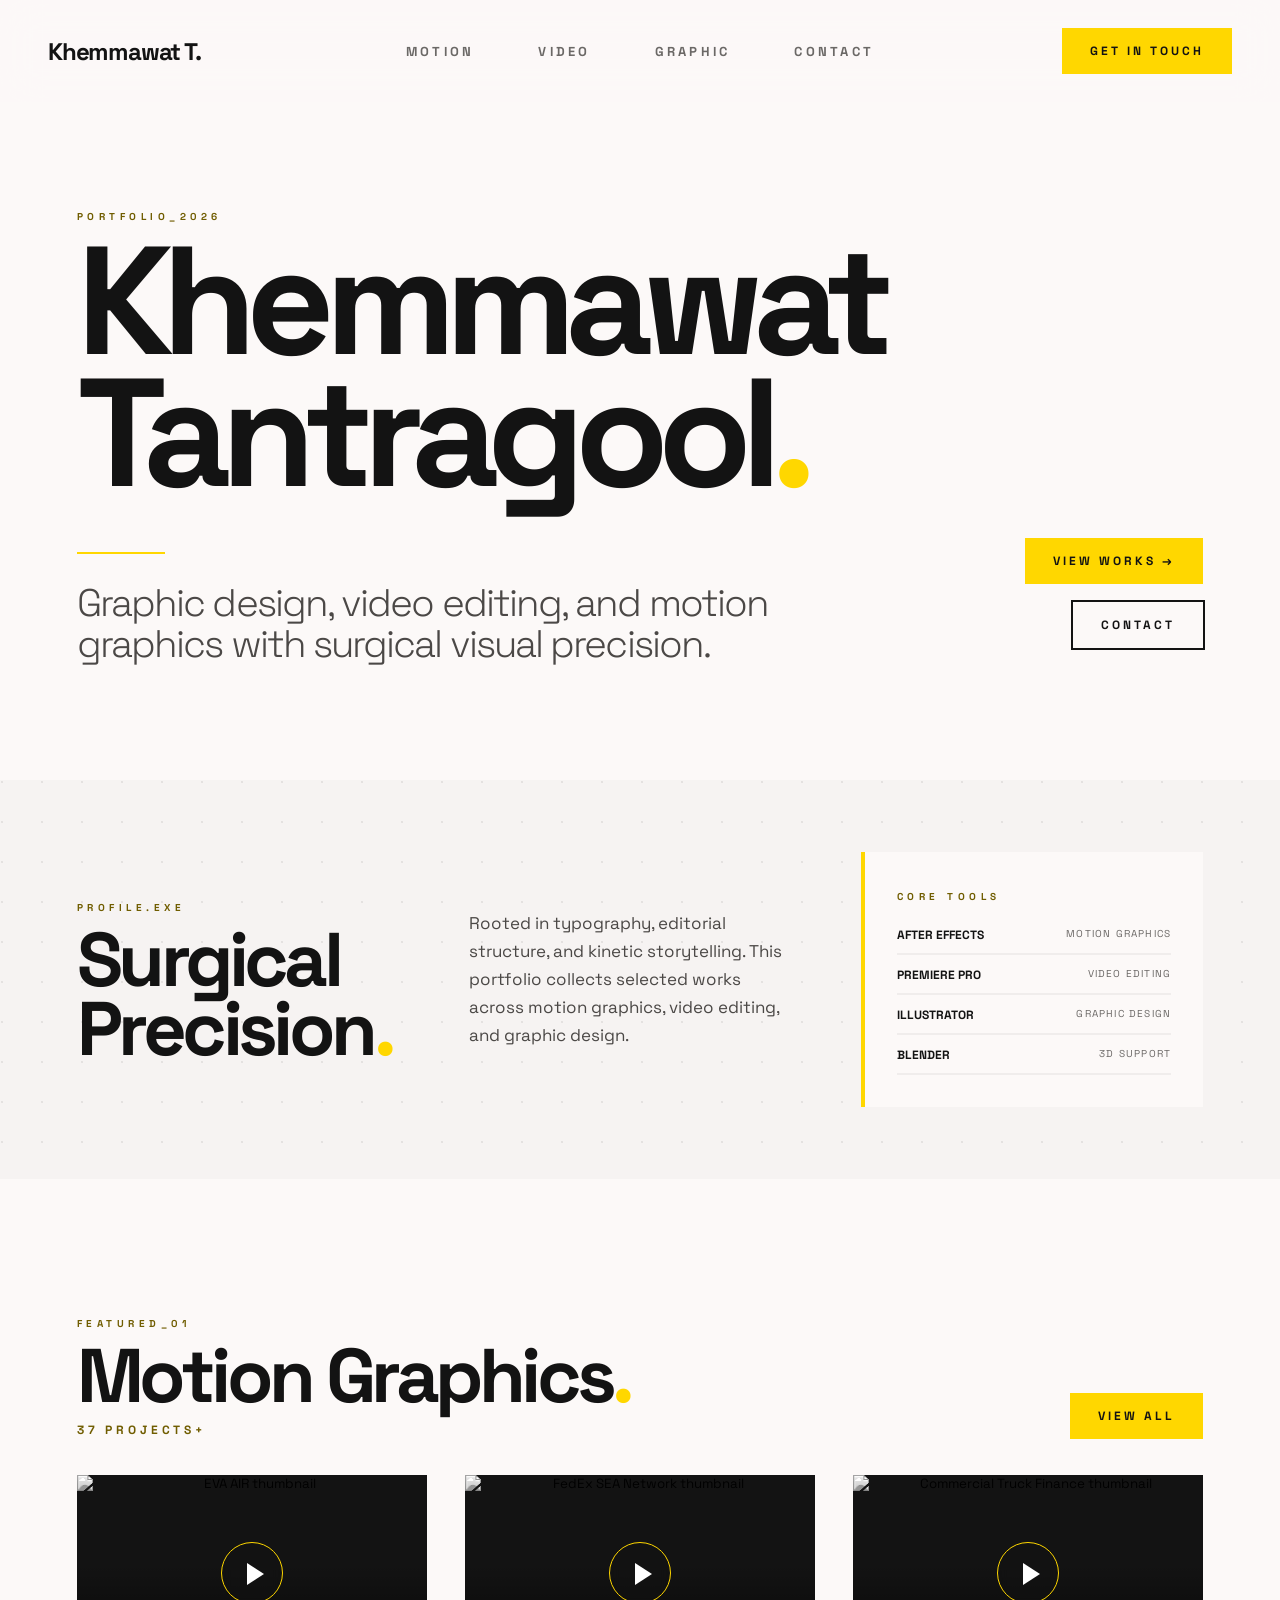
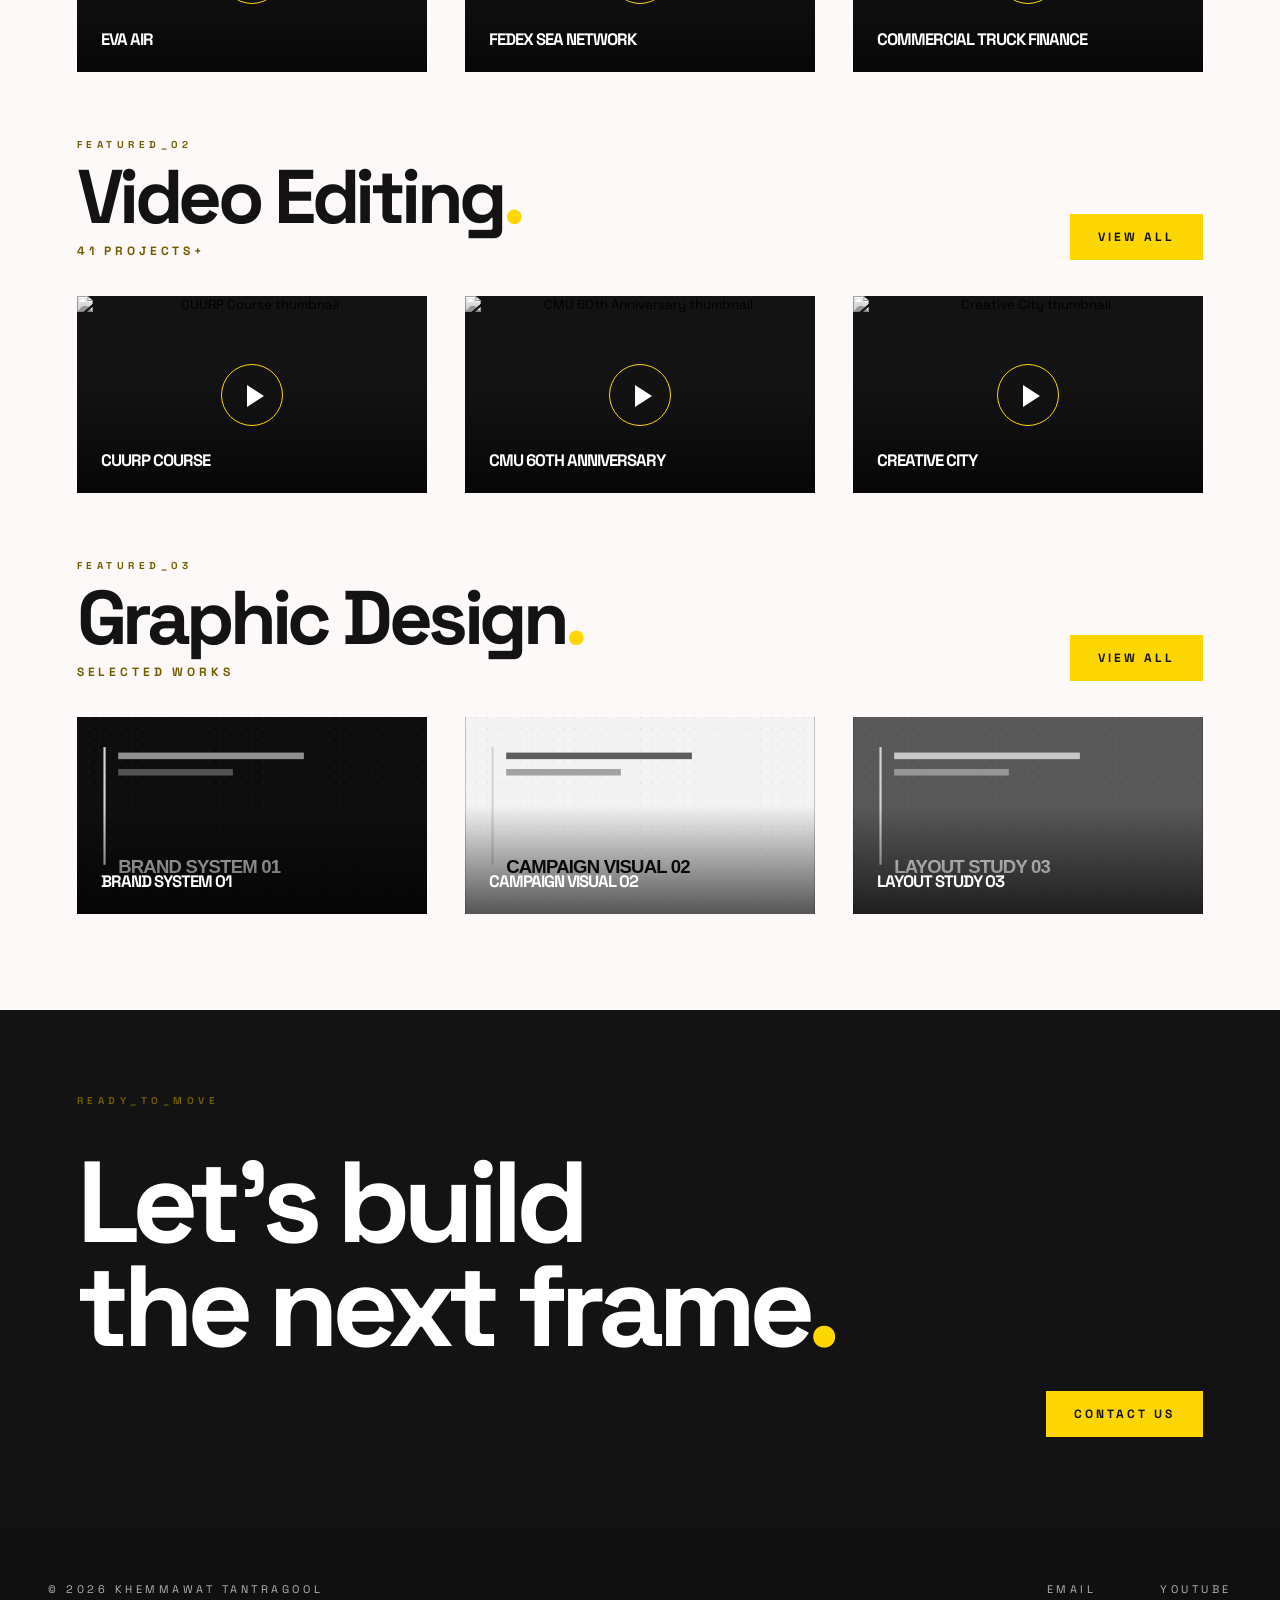
==== commit 92cf756c: "Add files via upload" ====
--- a/index.html
+++ b/index.html
@@ -1,14 +1,14 @@
 <!doctype html>
 <html lang="en">
 <head>
-  <meta charset="utf-8">
-  <meta name="viewport" content="width=device-width, initial-scale=1">
-  <link rel="preconnect" href="https://fonts.googleapis.com">
-  <link rel="preconnect" href="https://fonts.gstatic.com" crossorigin>
-  <link href="https://fonts.googleapis.com/css2?family=Space+Grotesk:wght@300;400;500;700;800&display=swap" rel="stylesheet">
-  <link rel="stylesheet" href="css/style.css">
-  <title>Khemmawat Tantragool — Portfolio</title>
-  <meta name="description" content="Portfolio of Khemmawat Tantragool.">
+<meta charset="utf-8">
+<meta name="viewport" content="width=device-width, initial-scale=1">
+<link rel="preconnect" href="https://fonts.googleapis.com">
+<link rel="preconnect" href="https://fonts.gstatic.com" crossorigin>
+<link href="https://fonts.googleapis.com/css2?family=Space+Grotesk:wght@300;400;500;700;800&display=swap" rel="stylesheet">
+<link rel="stylesheet" href="css/style.css">
+<title>Khemmawat Tantragool — Portfolio</title>
+<meta name="description" content="Portfolio of Khemmawat Tantragool.">
 </head>
 <body>
 <header class="site-header">
@@ -22,6 +22,7 @@
   </nav>
   <a class="header-cta" href="contact.html">Get In Touch</a>
 </header>
+
 <main>
   <section class="hero section">
     <div class="hero-copy">
@@ -41,7 +42,7 @@
       <span class="eyebrow">profile.exe</span>
       <h2>Surgical<br>Precision<span class="dot">.</span></h2>
     </div>
-    <p>Rooted in typography, editorial structure, and kinetic storytelling. This portfolio collects motion graphics, video editing, and graphic design work in a sharp static website built for GitHub Pages.</p>
+    <p>Rooted in typography, editorial structure, and kinetic storytelling. This portfolio collects selected works across motion graphics, video editing, and graphic design.</p>
     <div class="skill-panel">
       <span class="eyebrow">core tools</span>
       <dl>
@@ -55,83 +56,97 @@
 
   <section id="featured" class="portfolio-list section">
     <div class="section-head">
-      <div>
-        <span class="eyebrow">featured_01</span>
-        <h2>Motion Graphics<span class="dot">.</span></h2>
-        <span class="project-count">37 Projects+</span>
-      </div>
-      <a class="mini-button" href="motion.html">View All</a>
-    </div>
-    <div class="work-grid featured-grid"><article class="work-card video-card reveal-card" data-category="motion" data-title="EVA AIR" data-youtube="a_KyHeLiojU">
-  <button class="work-media js-open-video js-cursor-zone" type="button" data-video-id="a_KyHeLiojU" data-video-title="EVA AIR" aria-label="Play EVA AIR">
-    <img src="https://img.youtube.com/vi/a_KyHeLiojU/hqdefault.jpg" alt="EVA AIR thumbnail">
+  <div>
+    <span class="eyebrow">featured_01</span>
+    <h2>Motion Graphics<span class="dot">.</span></h2>
+    <span class="project-count">37 Projects+</span>
+  </div>
+  <a class="mini-button" href="motion.html">View All</a>
+</div>
+    <div class="work-grid featured-grid">
+      <article class="work-card video-card js-reveal" data-category="motion" data-title="EVA AIR">
+  <button class="work-media js-open-video js-cursor-zone" type="button"
+    data-video-id="a_KyHeLiojU" data-video-title="EVA AIR" aria-label="Play EVA AIR">
+    <img src="https://img.youtube.com/vi/a_KyHeLiojU/hqdefault.jpg" alt="EVA AIR thumbnail" loading="lazy">
     <span class="play-button" aria-hidden="true"></span>
     <span class="work-title">EVA AIR</span>
   </button>
-</article><article class="work-card video-card reveal-card" data-category="motion" data-title="FedEx SEA Network" data-youtube="Vr86U0mpI7o">
-  <button class="work-media js-open-video js-cursor-zone" type="button" data-video-id="Vr86U0mpI7o" data-video-title="FedEx SEA Network" aria-label="Play FedEx SEA Network">
-    <img src="https://img.youtube.com/vi/Vr86U0mpI7o/hqdefault.jpg" alt="FedEx SEA Network thumbnail">
+</article><article class="work-card video-card js-reveal" data-category="motion" data-title="FedEx SEA Network">
+  <button class="work-media js-open-video js-cursor-zone" type="button"
+    data-video-id="Vr86U0mpI7o" data-video-title="FedEx SEA Network" aria-label="Play FedEx SEA Network">
+    <img src="https://img.youtube.com/vi/Vr86U0mpI7o/hqdefault.jpg" alt="FedEx SEA Network thumbnail" loading="lazy">
     <span class="play-button" aria-hidden="true"></span>
     <span class="work-title">FedEx SEA Network</span>
   </button>
-</article><article class="work-card video-card reveal-card" data-category="motion" data-title="Commercial Truck Finance" data-youtube="ore2z2iCLZc">
-  <button class="work-media js-open-video js-cursor-zone" type="button" data-video-id="ore2z2iCLZc" data-video-title="Commercial Truck Finance" aria-label="Play Commercial Truck Finance">
-    <img src="https://img.youtube.com/vi/ore2z2iCLZc/hqdefault.jpg" alt="Commercial Truck Finance thumbnail">
+</article><article class="work-card video-card js-reveal" data-category="motion" data-title="Commercial Truck Finance">
+  <button class="work-media js-open-video js-cursor-zone" type="button"
+    data-video-id="ore2z2iCLZc" data-video-title="Commercial Truck Finance" aria-label="Play Commercial Truck Finance">
+    <img src="https://img.youtube.com/vi/ore2z2iCLZc/hqdefault.jpg" alt="Commercial Truck Finance thumbnail" loading="lazy">
     <span class="play-button" aria-hidden="true"></span>
     <span class="work-title">Commercial Truck Finance</span>
   </button>
-</article></div>
+</article>
+    </div>
+
     <div class="section-head">
-      <div>
-        <span class="eyebrow">featured_02</span>
-        <h2>Video Editing<span class="dot">.</span></h2>
-        <span class="project-count">41 Projects+</span>
-      </div>
-      <a class="mini-button" href="video.html">View All</a>
-    </div>
-    <div class="work-grid featured-grid"><article class="work-card video-card reveal-card" data-category="video" data-title="CUURP Course" data-youtube="EgZWFsqHItI">
-  <button class="work-media js-open-video js-cursor-zone" type="button" data-video-id="EgZWFsqHItI" data-video-title="CUURP Course" aria-label="Play CUURP Course">
-    <img src="https://img.youtube.com/vi/EgZWFsqHItI/hqdefault.jpg" alt="CUURP Course thumbnail">
+  <div>
+    <span class="eyebrow">featured_02</span>
+    <h2>Video Editing<span class="dot">.</span></h2>
+    <span class="project-count">41 Projects+</span>
+  </div>
+  <a class="mini-button" href="video.html">View All</a>
+</div>
+    <div class="work-grid featured-grid">
+      <article class="work-card video-card js-reveal" data-category="video" data-title="CUURP Course">
+  <button class="work-media js-open-video js-cursor-zone" type="button"
+    data-video-id="EgZWFsqHItI" data-video-title="CUURP Course" aria-label="Play CUURP Course">
+    <img src="https://img.youtube.com/vi/EgZWFsqHItI/hqdefault.jpg" alt="CUURP Course thumbnail" loading="lazy">
     <span class="play-button" aria-hidden="true"></span>
     <span class="work-title">CUURP Course</span>
   </button>
-</article><article class="work-card video-card reveal-card" data-category="video" data-title="CMU 60th Anniversary" data-youtube="eBrPWIuIsrg">
-  <button class="work-media js-open-video js-cursor-zone" type="button" data-video-id="eBrPWIuIsrg" data-video-title="CMU 60th Anniversary" aria-label="Play CMU 60th Anniversary">
-    <img src="https://img.youtube.com/vi/eBrPWIuIsrg/hqdefault.jpg" alt="CMU 60th Anniversary thumbnail">
+</article><article class="work-card video-card js-reveal" data-category="video" data-title="CMU 60th Anniversary">
+  <button class="work-media js-open-video js-cursor-zone" type="button"
+    data-video-id="eBrPWIuIsrg" data-video-title="CMU 60th Anniversary" aria-label="Play CMU 60th Anniversary">
+    <img src="https://img.youtube.com/vi/eBrPWIuIsrg/hqdefault.jpg" alt="CMU 60th Anniversary thumbnail" loading="lazy">
     <span class="play-button" aria-hidden="true"></span>
     <span class="work-title">CMU 60th Anniversary</span>
   </button>
-</article><article class="work-card video-card reveal-card" data-category="video" data-title="Creative City" data-youtube="lsLJQgL7UOE">
-  <button class="work-media js-open-video js-cursor-zone" type="button" data-video-id="lsLJQgL7UOE" data-video-title="Creative City" aria-label="Play Creative City">
-    <img src="https://img.youtube.com/vi/lsLJQgL7UOE/hqdefault.jpg" alt="Creative City thumbnail">
+</article><article class="work-card video-card js-reveal" data-category="video" data-title="Creative City">
+  <button class="work-media js-open-video js-cursor-zone" type="button"
+    data-video-id="lsLJQgL7UOE" data-video-title="Creative City" aria-label="Play Creative City">
+    <img src="https://img.youtube.com/vi/lsLJQgL7UOE/hqdefault.jpg" alt="Creative City thumbnail" loading="lazy">
     <span class="play-button" aria-hidden="true"></span>
     <span class="work-title">Creative City</span>
   </button>
-</article></div>
+</article>
+    </div>
+
     <div class="section-head">
-      <div>
-        <span class="eyebrow">featured_03</span>
-        <h2>Graphic Design<span class="dot">.</span></h2>
-        <span class="project-count">Selected Works</span>
-      </div>
-      <a class="mini-button" href="graphic.html">View All</a>
-    </div>
-    <div class="work-grid featured-grid"><article class="work-card graphic-card reveal-card" data-category="graphic" data-title="Brand System 01">
+  <div>
+    <span class="eyebrow">featured_03</span>
+    <h2>Graphic Design<span class="dot">.</span></h2>
+    <span class="project-count">Selected Works</span>
+  </div>
+  <a class="mini-button" href="graphic.html">View All</a>
+</div>
+    <div class="work-grid featured-grid">
+      <article class="work-card graphic-card js-reveal" data-category="graphic" data-title="Brand System 01">
   <a class="work-media js-cursor-zone" href="assets/thumbnails/graphic-placeholder-01.svg" target="_blank" rel="noopener" aria-label="Open Brand System 01">
-    <img src="assets/thumbnails/graphic-placeholder-01.svg" alt="Brand System 01 thumbnail">
+    <img src="assets/thumbnails/graphic-placeholder-01.svg" alt="Brand System 01 thumbnail" loading="lazy">
     <span class="work-title">Brand System 01</span>
   </a>
-</article><article class="work-card graphic-card reveal-card" data-category="graphic" data-title="Campaign Visual 02">
+</article><article class="work-card graphic-card js-reveal" data-category="graphic" data-title="Campaign Visual 02">
   <a class="work-media js-cursor-zone" href="assets/thumbnails/graphic-placeholder-02.svg" target="_blank" rel="noopener" aria-label="Open Campaign Visual 02">
-    <img src="assets/thumbnails/graphic-placeholder-02.svg" alt="Campaign Visual 02 thumbnail">
+    <img src="assets/thumbnails/graphic-placeholder-02.svg" alt="Campaign Visual 02 thumbnail" loading="lazy">
     <span class="work-title">Campaign Visual 02</span>
   </a>
-</article><article class="work-card graphic-card reveal-card" data-category="graphic" data-title="Layout Study 03">
+</article><article class="work-card graphic-card js-reveal" data-category="graphic" data-title="Layout Study 03">
   <a class="work-media js-cursor-zone" href="assets/thumbnails/graphic-placeholder-03.svg" target="_blank" rel="noopener" aria-label="Open Layout Study 03">
-    <img src="assets/thumbnails/graphic-placeholder-03.svg" alt="Layout Study 03 thumbnail">
+    <img src="assets/thumbnails/graphic-placeholder-03.svg" alt="Layout Study 03 thumbnail" loading="lazy">
     <span class="work-title">Layout Study 03</span>
   </a>
-</article></div>
+</article>
+    </div>
   </section>
 
   <section class="closing-contact section">
@@ -140,6 +155,7 @@
     <a class="button primary" href="contact.html">Contact Us</a>
   </section>
 </main>
+
 <footer class="site-footer">
   <p>© 2026 KHEMMAWAT TANTRAGOOL</p>
   <nav class="footer-links" aria-label="Footer links">
@@ -163,4 +179,4 @@
 <div class="mouse-dot" id="mouseDot" aria-hidden="true"></div>
 <script src="js/main.js"></script>
 </body>
-</html>+</html>
--- a/css/style.css
+++ b/css/style.css
@@ -1 +1,407 @@
-:root{--deep-carbon:#131313;--canvas:#fff;--surface:#fcf9f8;--surface-low:#f6f3f2;--surface-container:#f0edec;--gold:#ffd700;--gold-dark:#705d00;--muted:#6b6866}*{box-sizing:border-box}html{scroll-behavior:smooth}body{margin:0;font-family:"Space Grotesk",Arial,sans-serif;background:var(--surface);color:var(--deep-carbon)}a{color:inherit;text-decoration:none}img{max-width:100%;display:block}button{font-family:inherit}.site-header{position:sticky;top:0;z-index:50;display:grid;grid-template-columns:1fr auto 1fr;align-items:center;gap:24px;padding:28px clamp(20px,4vw,48px);background:rgba(252,249,248,.85);backdrop-filter:blur(20px)}.brand{font-size:clamp(18px,2vw,24px);font-weight:800;letter-spacing:-.05em}.site-nav{display:flex;gap:clamp(28px,5vw,72px);font-size:13px;font-weight:700;letter-spacing:.25em;color:var(--muted);text-transform:uppercase}.site-nav a:hover{color:var(--deep-carbon)}.header-cta,.mini-button,.button{justify-self:end;border:0;border-radius:0;background:var(--gold);color:var(--deep-carbon);padding:15px 28px;font-size:12px;font-weight:800;letter-spacing:.25em;text-transform:uppercase;transition:transform .2s ease,box-shadow .2s ease,background .2s ease;cursor:pointer}.button:hover,.header-cta:hover,.mini-button:hover{transform:translate(-4px,-4px);box-shadow:4px 4px 0 var(--gold-dark)}.button.ghost{background:transparent;outline:2px solid var(--deep-carbon);box-shadow:none}.menu-toggle{display:none}.section{padding-left:clamp(24px,6vw,96px);padding-right:clamp(24px,6vw,96px)}.hero{min-height:68vh;display:grid;grid-template-columns:1fr auto;gap:40px;align-items:end;padding-top:clamp(56px,8vw,120px);padding-bottom:clamp(72px,9vw,140px)}.hero h1,.page-hero h1,.contact-page h1{margin:0;font-size:clamp(74px,12vw,176px);line-height:.86;letter-spacing:-.07em;font-weight:800}.dot{color:var(--gold)}.motion-bridge{width:88px;height:2px;margin:52px 0 28px;background:var(--gold)}.hero p,.page-hero p,.contact-hero p{margin:0;max-width:780px;color:#4b4846;font-size:clamp(24px,3vw,42px);line-height:1.08;letter-spacing:-.05em;font-weight:300}.hero-actions{display:grid;gap:18px;min-width:260px;margin-bottom:16px}.eyebrow{display:inline-block;margin-bottom:12px;color:var(--gold-dark);font-size:10px;font-weight:800;letter-spacing:.45em;text-transform:uppercase}.project-count{display:inline-block;margin-top:12px;color:var(--gold-dark);font-size:12px;font-weight:800;letter-spacing:.32em;text-transform:uppercase}.hero-count{margin:18px 0 24px}.profile-band{display:grid;grid-template-columns:1fr 1.15fr 1.25fr;gap:clamp(32px,6vw,80px);align-items:center;padding-top:72px;padding-bottom:72px;background:radial-gradient(circle at 2px 2px,rgba(19,19,19,.08) 1px,transparent 1px),var(--surface-low);background-size:40px 40px}.profile-band h2,.section-head h2,.closing-contact h2{margin:0;font-size:clamp(42px,6vw,76px);line-height:.9;letter-spacing:-.06em}.profile-band p{margin:0;max-width:460px;color:#4b4846;font-size:17px;line-height:1.65}.skill-panel{background:var(--surface);padding:32px;border-left:4px solid var(--gold)}.skill-panel dl{margin:0}.skill-panel div{display:grid;grid-template-columns:1fr auto;gap:20px;padding:12px 0;background-image:linear-gradient(to bottom,transparent calc(100% - 2px),var(--surface-container) 0)}.skill-panel dt{font-size:12px;font-weight:800;text-transform:uppercase}.skill-panel dd{margin:0;color:var(--muted);font-size:10px;letter-spacing:.12em;text-transform:uppercase}.portfolio-list{padding-top:72px;padding-bottom:96px}.section-head{display:flex;justify-content:space-between;align-items:end;gap:24px;margin-top:60px;margin-bottom:36px}.work-grid{display:grid;grid-template-columns:repeat(3,1fr);gap:clamp(24px,3vw,48px)}.page-grid{row-gap:clamp(32px,4vw,56px)}.work-card{background:var(--surface-container);overflow:hidden}.work-media{position:relative;display:block;width:100%;border:0;padding:0;cursor:pointer;aspect-ratio:16/9;background:var(--deep-carbon);overflow:hidden}.work-media::after{content:"";position:absolute;inset:0;background:linear-gradient(to top,rgba(0,0,0,.65),transparent 55%);z-index:1}.work-media img{width:100%;height:100%;object-fit:cover;filter:grayscale(100%) contrast(1.05);transition:filter .35s ease,transform .35s ease}.work-media:hover img,.work-card.is-active .work-media img{filter:grayscale(0%) contrast(1.05);transform:scale(1.035)}.play-button{position:absolute;z-index:2;inset:50% auto auto 50%;width:62px;height:62px;transform:translate(-50%,-50%);border:1px solid var(--gold);border-radius:50%;background:rgba(19,19,19,.38);backdrop-filter:blur(6px);transition:transform .2s ease,border-width .2s ease,background .2s ease}.work-media:hover .play-button,.work-card.is-active .play-button{transform:translate(-50%,-50%) scale(1.08);border-width:2px;background:rgba(19,19,19,.48)}.play-button::before{content:"";position:absolute;left:25px;top:20px;border-left:17px solid var(--canvas);border-top:11px solid transparent;border-bottom:11px solid transparent}.work-title{position:absolute;z-index:2;left:24px;bottom:22px;color:var(--canvas);font-size:clamp(15px,1.3vw,22px);font-weight:800;letter-spacing:-.06em;text-transform:uppercase;text-align:left}.playlist-card{background:var(--gold);min-height:100%}.playlist-link{display:flex;flex-direction:column;justify-content:space-between;min-height:100%;aspect-ratio:16/9;padding:clamp(24px,3vw,42px);background:var(--gold);color:var(--deep-carbon);transition:transform .25s ease,box-shadow .25s ease}.playlist-link:hover{transform:translate(-4px,-4px) scale(1.01);box-shadow:8px 8px 0 var(--gold-dark)}.playlist-count{font-size:clamp(32px,4vw,58px);font-weight:800;line-height:.88;letter-spacing:-.07em;text-transform:uppercase}.playlist-label{font-size:clamp(14px,1.4vw,22px);font-weight:800;line-height:1.05;letter-spacing:.12em;text-transform:uppercase}.page-hero{padding-top:clamp(72px,10vw,140px);padding-bottom:50px}.page-hero h1{font-size:clamp(68px,10vw,130px)}.page-hero p{margin-top:8px}.back-wrap{display:flex;justify-content:center;padding:70px 0 40px}.closing-contact{display:grid;gap:32px;justify-items:start;background:var(--deep-carbon);color:var(--canvas);padding-top:84px;padding-bottom:90px}.closing-contact h2{font-size:clamp(54px,9vw,126px)}.contact-page{min-height:76vh;display:grid;grid-template-columns:1fr minmax(300px,560px);gap:clamp(40px,8vw,120px);padding-top:clamp(70px,9vw,130px);padding-bottom:90px;background:radial-gradient(circle at 2px 2px,rgba(19,19,19,.08) 1px,transparent 1px),var(--surface);background-size:40px 40px}.contact-page h1{font-size:clamp(74px,12vw,170px)}.contact-info{display:grid;gap:18px;align-self:start}.contact-link,.contact-draft{display:grid;gap:10px;padding:32px;background:var(--surface-low);border-left:4px solid var(--gold)}.contact-link span,.form-note{color:var(--muted);font-size:11px;letter-spacing:.25em;text-transform:uppercase}.contact-link strong{font-size:clamp(16px,2vw,26px);letter-spacing:-.05em;overflow-wrap:anywhere}.contact-draft{margin-top:24px}.contact-draft label{display:grid;gap:10px;font-size:10px;font-weight:800;letter-spacing:.28em;text-transform:uppercase;color:var(--gold-dark)}.contact-draft input,.contact-draft textarea{width:100%;border:0;border-radius:0;border-bottom:2px solid var(--surface-container);background:var(--surface);color:var(--deep-carbon);padding:14px 12px;font:inherit;outline:0}.contact-draft input:focus,.contact-draft textarea:focus{border-bottom-color:var(--gold)}.contact-draft textarea{min-height:116px;resize:vertical}.form-note{margin:0;line-height:1.6;letter-spacing:.12em}.video-modal{position:fixed;inset:0;z-index:100;display:none}.video-modal.is-open{display:block}.modal-backdrop{position:absolute;inset:0;background:rgba(19,19,19,.72);backdrop-filter:blur(10px)}.modal-panel{position:relative;z-index:1;width:min(1100px,calc(100vw - 32px));margin:7vh auto;padding:clamp(22px,3vw,42px);background:var(--surface);box-shadow:0 0 40px rgba(19,19,19,.12)}.modal-panel h2{margin:0 58px 22px 0;font-size:clamp(28px,4vw,56px);letter-spacing:-.06em;line-height:.95}.modal-close{position:absolute;top:18px;right:18px;width:48px;height:48px;border:0;background:var(--gold);font-size:34px;line-height:1;cursor:pointer}.video-frame{aspect-ratio:16/9;background:var(--deep-carbon)}.video-frame iframe{width:100%;height:100%;border:0}.watch-youtube{display:inline-block;margin-top:18px;color:var(--gold-dark);font-size:12px;font-weight:800;letter-spacing:.22em;text-transform:uppercase}.to-top{position:fixed;right:22px;bottom:22px;z-index:60;width:48px;height:48px;border:0;border-radius:0;background:var(--gold);color:var(--deep-carbon);font-size:24px;font-weight:800;cursor:pointer;opacity:0;transform:translateY(20px);pointer-events:none;transition:opacity .25s ease,transform .25s ease,box-shadow .2s ease}.to-top.is-visible{opacity:1;transform:translateY(0);pointer-events:auto}.to-top:hover{box-shadow:4px 4px 0 var(--gold-dark);transform:translate(-4px,-4px)}.mouse-dot{position:fixed;z-index:200;left:0;top:0;width:13px;height:13px;border-radius:50%;background:var(--gold);pointer-events:none;opacity:0;transform:translate(-50%,-50%);transition:opacity .18s ease,width .18s ease,height .18s ease;mix-blend-mode:normal}.mouse-dot.is-visible{opacity:1}.reveal-card{opacity:0;transform:translateY(28px);transition:opacity .55s ease,transform .55s ease}.reveal-card.is-revealed{opacity:1;transform:translateY(0)}.site-footer{display:flex;justify-content:space-between;gap:24px;padding:44px clamp(24px,4vw,48px);background:#101010;color:var(--canvas)}.site-footer p,.footer-links a{color:#b9b2ae;font-size:11px;letter-spacing:.32em;text-transform:uppercase}.footer-links{display:flex;align-items:center;gap:clamp(22px,5vw,72px)}@media (max-width:900px){.site-header{grid-template-columns:1fr auto}.menu-toggle{display:block;border:0;background:var(--gold);padding:12px 16px;font-weight:800;letter-spacing:.18em;text-transform:uppercase}.site-nav,.header-cta{display:none}.site-nav.is-open{display:grid;grid-column:1/-1;gap:18px;padding-top:18px}.hero,.profile-band,.contact-page{grid-template-columns:1fr}.hero-actions{width:100%;max-width:360px}.work-grid{grid-template-columns:1fr 1fr}}@media (max-width:620px){.section{padding-left:20px;padding-right:20px}.hero{padding-top:56px;padding-bottom:72px}.hero h1,.page-hero h1,.contact-page h1{font-size:clamp(58px,17vw,88px)}.hero p,.page-hero p,.contact-hero p{font-size:25px}.section-head{align-items:start;flex-direction:column}.work-grid{grid-template-columns:1fr}.featured-grid .work-card:nth-child(n+2){display:none}.portfolio-list{padding-top:40px;padding-bottom:64px}.section-head{margin-top:42px;margin-bottom:22px}.profile-band{padding-top:56px;padding-bottom:56px}.contact-link,.contact-draft{padding:24px}.site-footer{flex-direction:column}.footer-links{align-items:start;flex-direction:column;gap:16px}.modal-panel{margin-top:11vh}.mouse-dot{display:none}.work-media img{filter:grayscale(0%) contrast(1.05)}.play-button{width:54px;height:54px}.play-button::before{left:22px;top:17px}}
+
+:root {
+  --deep-carbon: #131313;
+  --canvas: #ffffff;
+  --surface: #fcf9f8;
+  --surface-low: #f6f3f2;
+  --surface-container: #f0edec;
+  --gold: #ffd700;
+  --gold-dark: #705d00;
+  --muted: #6b6866;
+}
+
+* { box-sizing: border-box; }
+html { scroll-behavior: smooth; }
+body { margin: 0; font-family: "Space Grotesk", Arial, sans-serif; background: var(--surface); color: var(--deep-carbon); }
+a { color: inherit; text-decoration: none; }
+img { max-width: 100%; display: block; }
+button { font-family: inherit; }
+
+.site-header {
+  position: sticky;
+  top: 0;
+  z-index: 50;
+  display: grid;
+  grid-template-columns: 1fr auto 1fr;
+  align-items: center;
+  gap: 24px;
+  padding: 28px clamp(20px, 4vw, 48px);
+  background: rgba(252, 249, 248, .86);
+  backdrop-filter: blur(20px);
+}
+
+.brand { font-size: clamp(18px, 2vw, 24px); font-weight: 800; letter-spacing: -0.05em; }
+.site-nav { display: flex; gap: clamp(28px, 5vw, 72px); font-size: 13px; font-weight: 700; letter-spacing: .25em; color: var(--muted); text-transform: uppercase; }
+.site-nav a:hover { color: var(--deep-carbon); }
+
+.header-cta, .mini-button, .button {
+  justify-self: end;
+  border: 0;
+  border-radius: 0;
+  background: var(--gold);
+  color: var(--deep-carbon);
+  padding: 15px 28px;
+  font-size: 12px;
+  font-weight: 800;
+  letter-spacing: .25em;
+  text-transform: uppercase;
+  transition: transform .2s ease, box-shadow .2s ease, background .2s ease;
+  cursor: pointer;
+}
+
+.button:hover, .header-cta:hover, .mini-button:hover { transform: translate(-4px, -4px); box-shadow: 4px 4px 0 var(--gold-dark); }
+.button.ghost { background: transparent; outline: 2px solid var(--deep-carbon); box-shadow: none; }
+.menu-toggle { display: none; }
+
+.section { padding-left: clamp(24px, 6vw, 96px); padding-right: clamp(24px, 6vw, 96px); }
+
+.hero {
+  min-height: 68vh;
+  display: grid;
+  grid-template-columns: 1fr auto;
+  gap: 40px;
+  align-items: end;
+  padding-top: clamp(56px, 8vw, 120px);
+  padding-bottom: clamp(72px, 9vw, 140px);
+}
+
+.hero h1, .page-hero h1, .contact-page h1 {
+  margin: 0;
+  font-size: clamp(74px, 12vw, 176px);
+  line-height: .86;
+  letter-spacing: -0.07em;
+  font-weight: 800;
+}
+
+.dot { color: var(--gold); }
+.motion-bridge { width: 88px; height: 2px; margin: 52px 0 28px; background: var(--gold); }
+
+.hero p, .page-hero p, .contact-hero p {
+  margin: 0;
+  max-width: 780px;
+  color: #4b4846;
+  font-size: clamp(24px, 3vw, 42px);
+  line-height: 1.08;
+  letter-spacing: -0.05em;
+  font-weight: 300;
+}
+
+.hero-actions { display: grid; gap: 18px; min-width: 260px; margin-bottom: 16px; }
+
+.eyebrow {
+  display: inline-block;
+  margin-bottom: 12px;
+  color: var(--gold-dark);
+  font-size: 10px;
+  font-weight: 800;
+  letter-spacing: .45em;
+  text-transform: uppercase;
+}
+
+.project-count {
+  display: inline-block;
+  margin-top: 12px;
+  color: var(--gold-dark);
+  font-size: 12px;
+  font-weight: 800;
+  letter-spacing: .32em;
+  text-transform: uppercase;
+}
+
+.hero-count { margin: 18px 0 24px; }
+
+.profile-band {
+  display: grid;
+  grid-template-columns: 1fr 1.15fr 1.25fr;
+  gap: clamp(32px, 6vw, 80px);
+  align-items: center;
+  padding-top: 72px;
+  padding-bottom: 72px;
+  background: radial-gradient(circle at 2px 2px, rgba(19,19,19,.08) 1px, transparent 1px), var(--surface-low);
+  background-size: 40px 40px;
+}
+
+.profile-band h2, .section-head h2, .closing-contact h2 {
+  margin: 0;
+  font-size: clamp(42px, 6vw, 76px);
+  line-height: .9;
+  letter-spacing: -0.06em;
+}
+
+.profile-band p { margin: 0; max-width: 460px; color: #4b4846; font-size: 17px; line-height: 1.65; }
+.skill-panel { background: var(--surface); padding: 32px; border-left: 4px solid var(--gold); }
+.skill-panel dl { margin: 0; }
+.skill-panel div { display: grid; grid-template-columns: 1fr auto; gap: 20px; padding: 12px 0; background-image: linear-gradient(to bottom, transparent calc(100% - 2px), var(--surface-container) 0); }
+.skill-panel dt { font-size: 12px; font-weight: 800; text-transform: uppercase; }
+.skill-panel dd { margin: 0; color: var(--muted); font-size: 10px; letter-spacing: .12em; text-transform: uppercase; }
+
+.portfolio-list { padding-top: 72px; padding-bottom: 96px; }
+.section-head { display: flex; justify-content: space-between; align-items: end; gap: 24px; margin-top: 60px; margin-bottom: 36px; }
+
+.work-grid { display: grid; grid-template-columns: repeat(3, 1fr); gap: clamp(24px, 3vw, 48px); }
+.page-grid { row-gap: clamp(32px, 4vw, 56px); }
+.work-card { background: var(--surface-container); overflow: hidden; }
+
+.work-media {
+  position: relative;
+  display: block;
+  width: 100%;
+  border: 0;
+  padding: 0;
+  cursor: pointer;
+  aspect-ratio: 16 / 9;
+  background: var(--deep-carbon);
+  overflow: hidden;
+}
+
+.work-media::after { content: ""; position: absolute; inset: 0; background: linear-gradient(to top, rgba(0,0,0,.65), transparent 55%); z-index: 1; }
+.work-media img { width: 100%; height: 100%; object-fit: cover; filter: grayscale(100%) contrast(1.05); transition: filter .35s ease, transform .35s ease; }
+.work-media:hover img, .work-card.is-active .work-media img { filter: grayscale(0%) contrast(1.05); transform: scale(1.035); }
+
+.play-button {
+  position: absolute;
+  z-index: 2;
+  inset: 50% auto auto 50%;
+  width: 62px;
+  height: 62px;
+  transform: translate(-50%, -50%);
+  border: 1px solid var(--gold);
+  border-radius: 50%;
+  background: rgba(19,19,19,.38);
+  backdrop-filter: blur(6px);
+  transition: transform .2s ease, border-width .2s ease, background .2s ease;
+}
+
+.work-media:hover .play-button, .work-card.is-active .play-button {
+  transform: translate(-50%, -50%) scale(1.08);
+  border-width: 2px;
+  background: rgba(19,19,19,.48);
+}
+
+.play-button::before {
+  content: "";
+  position: absolute;
+  left: 25px;
+  top: 20px;
+  border-left: 17px solid var(--canvas);
+  border-top: 11px solid transparent;
+  border-bottom: 11px solid transparent;
+}
+
+.work-title {
+  position: absolute;
+  z-index: 2;
+  left: 24px;
+  bottom: 22px;
+  color: var(--canvas);
+  font-size: clamp(15px, 1.3vw, 22px);
+  font-weight: 800;
+  letter-spacing: -0.06em;
+  text-transform: uppercase;
+  text-align: left;
+}
+
+.playlist-card { background: var(--gold); min-height: 100%; }
+.playlist-link {
+  display: flex;
+  flex-direction: column;
+  justify-content: space-between;
+  min-height: 100%;
+  aspect-ratio: 16 / 9;
+  padding: clamp(24px, 3vw, 42px);
+  background: var(--gold);
+  color: var(--deep-carbon);
+  transition: transform .25s ease, box-shadow .25s ease;
+}
+
+.playlist-link:hover { transform: translate(-4px, -4px) scale(1.01); box-shadow: 8px 8px 0 var(--gold-dark); }
+.playlist-count { font-size: clamp(32px, 4vw, 58px); font-weight: 800; line-height: .88; letter-spacing: -0.07em; text-transform: uppercase; }
+.playlist-label { font-size: clamp(14px, 1.4vw, 22px); font-weight: 800; line-height: 1.05; letter-spacing: .12em; text-transform: uppercase; }
+
+.page-hero { padding-top: clamp(72px, 10vw, 140px); padding-bottom: 50px; }
+.page-hero h1 { font-size: clamp(68px, 10vw, 130px); }
+.page-hero p { margin-top: 8px; }
+.back-wrap { display: flex; justify-content: center; padding: 70px 0 40px; }
+
+.closing-contact {
+  display: grid;
+  gap: 32px;
+  justify-items: start;
+  background: var(--deep-carbon);
+  color: var(--canvas);
+  padding-top: 84px;
+  padding-bottom: 90px;
+}
+
+.closing-contact h2 { font-size: clamp(54px, 9vw, 126px); }
+
+.contact-page {
+  min-height: 76vh;
+  display: grid;
+  grid-template-columns: 1fr minmax(300px, 560px);
+  gap: clamp(40px, 8vw, 120px);
+  padding-top: clamp(70px, 9vw, 130px);
+  padding-bottom: 90px;
+  background: radial-gradient(circle at 2px 2px, rgba(19,19,19,.08) 1px, transparent 1px), var(--surface);
+  background-size: 40px 40px;
+}
+
+.contact-page h1 { font-size: clamp(74px, 12vw, 170px); }
+.contact-info { display: grid; gap: 18px; align-self: start; }
+
+.contact-link, .contact-draft {
+  display: grid;
+  gap: 10px;
+  padding: 32px;
+  background: var(--surface-low);
+  border-left: 4px solid var(--gold);
+}
+
+.contact-link span, .form-note { color: var(--muted); font-size: 11px; letter-spacing: .25em; text-transform: uppercase; }
+.contact-link strong { font-size: clamp(16px, 2vw, 26px); letter-spacing: -0.05em; overflow-wrap: anywhere; }
+.contact-draft { margin-top: 24px; }
+
+.contact-draft label {
+  display: grid;
+  gap: 10px;
+  font-size: 10px;
+  font-weight: 800;
+  letter-spacing: .28em;
+  text-transform: uppercase;
+  color: var(--gold-dark);
+}
+
+.contact-draft input, .contact-draft textarea {
+  width: 100%;
+  border: 0;
+  border-radius: 0;
+  border-bottom: 2px solid var(--surface-container);
+  background: var(--surface);
+  color: var(--deep-carbon);
+  padding: 14px 12px;
+  font: inherit;
+  outline: 0;
+}
+
+.contact-draft input:focus, .contact-draft textarea:focus { border-bottom-color: var(--gold); }
+.contact-draft textarea { min-height: 116px; resize: vertical; }
+.form-note { margin: 0; line-height: 1.6; letter-spacing: .12em; }
+
+.video-modal { position: fixed; inset: 0; z-index: 100; display: none; }
+.video-modal.is-open { display: block; }
+.modal-backdrop { position: absolute; inset: 0; background: rgba(19,19,19,.72); backdrop-filter: blur(10px); }
+
+.modal-panel {
+  position: relative;
+  z-index: 1;
+  width: min(1100px, calc(100vw - 32px));
+  margin: 7vh auto;
+  padding: clamp(22px, 3vw, 42px);
+  background: var(--surface);
+  box-shadow: 0 0 40px rgba(19,19,19,.12);
+}
+
+.modal-panel h2 { margin: 0 58px 22px 0; font-size: clamp(28px, 4vw, 56px); letter-spacing: -0.06em; line-height: .95; }
+.modal-close { position: absolute; top: 18px; right: 18px; width: 48px; height: 48px; border: 0; background: var(--gold); font-size: 34px; line-height: 1; cursor: pointer; }
+.video-frame { aspect-ratio: 16 / 9; background: var(--deep-carbon); }
+.video-frame iframe { width: 100%; height: 100%; border: 0; }
+
+.watch-youtube {
+  display: inline-block;
+  margin-top: 18px;
+  color: var(--gold-dark);
+  font-size: 12px;
+  font-weight: 800;
+  letter-spacing: .22em;
+  text-transform: uppercase;
+}
+
+.to-top {
+  position: fixed;
+  right: 22px;
+  bottom: 22px;
+  z-index: 60;
+  width: 48px;
+  height: 48px;
+  border: 0;
+  border-radius: 0;
+  background: var(--gold);
+  color: var(--deep-carbon);
+  font-size: 24px;
+  font-weight: 800;
+  cursor: pointer;
+  opacity: 0;
+  transform: translateY(20px);
+  pointer-events: none;
+  transition: opacity .25s ease, transform .25s ease, box-shadow .2s ease;
+}
+
+.to-top.is-visible { opacity: 1; transform: translateY(0); pointer-events: auto; }
+.to-top:hover { box-shadow: 4px 4px 0 var(--gold-dark); transform: translate(-4px, -4px); }
+
+.mouse-dot {
+  position: fixed;
+  z-index: 200;
+  left: 0;
+  top: 0;
+  width: 13px;
+  height: 13px;
+  border-radius: 50%;
+  background: var(--gold);
+  pointer-events: none;
+  opacity: 0;
+  transform: translate(-50%, -50%);
+  transition: opacity .18s ease;
+}
+
+.mouse-dot.is-visible { opacity: 1; }
+
+/* Safe reveal rule:
+   Without JS, all cards stay visible.
+   JS adds .js-enabled to <html>, then reveal animation is applied. */
+.js-reveal { opacity: 1; transform: translateY(0); }
+.js-enabled .js-reveal { opacity: 0; transform: translateY(26px); transition: opacity .55s ease, transform .55s ease; }
+.js-enabled .js-reveal.is-revealed { opacity: 1; transform: translateY(0); }
+
+.site-footer {
+  display: flex;
+  justify-content: space-between;
+  gap: 24px;
+  padding: 44px clamp(24px, 4vw, 48px);
+  background: #101010;
+  color: var(--canvas);
+}
+
+.site-footer p, .footer-links a { color: #b9b2ae; font-size: 11px; letter-spacing: .32em; text-transform: uppercase; }
+.footer-links { display: flex; align-items: center; gap: clamp(22px, 5vw, 72px); }
+
+@media (max-width: 900px) {
+  .site-header { grid-template-columns: 1fr auto; }
+  .menu-toggle { display: block; border: 0; background: var(--gold); padding: 12px 16px; font-weight: 800; letter-spacing: .18em; text-transform: uppercase; }
+  .site-nav, .header-cta { display: none; }
+  .site-nav.is-open { display: grid; grid-column: 1 / -1; gap: 18px; padding-top: 18px; }
+  .hero, .profile-band, .contact-page { grid-template-columns: 1fr; }
+  .hero-actions { width: 100%; max-width: 360px; }
+  .work-grid { grid-template-columns: 1fr 1fr; }
+}
+
+@media (max-width: 620px) {
+  .section { padding-left: 20px; padding-right: 20px; }
+  .hero { padding-top: 56px; padding-bottom: 72px; }
+  .hero h1, .page-hero h1, .contact-page h1 { font-size: clamp(58px, 17vw, 88px); }
+  .hero p, .page-hero p, .contact-hero p { font-size: 25px; }
+  .section-head { align-items: start; flex-direction: column; }
+  .work-grid { grid-template-columns: 1fr; }
+  .featured-grid .work-card:nth-child(n+2) { display: none; }
+  .portfolio-list { padding-top: 40px; padding-bottom: 64px; }
+  .section-head { margin-top: 42px; margin-bottom: 22px; }
+  .profile-band { padding-top: 56px; padding-bottom: 56px; }
+  .contact-link, .contact-draft { padding: 24px; }
+  .site-footer { flex-direction: column; }
+  .footer-links { align-items: start; flex-direction: column; gap: 16px; }
+  .modal-panel { margin-top: 11vh; }
+  .mouse-dot { display: none; }
+  .work-media img { filter: grayscale(0%) contrast(1.05); }
+  .play-button { width: 54px; height: 54px; }
+  .play-button::before { left: 22px; top: 17px; }
+}
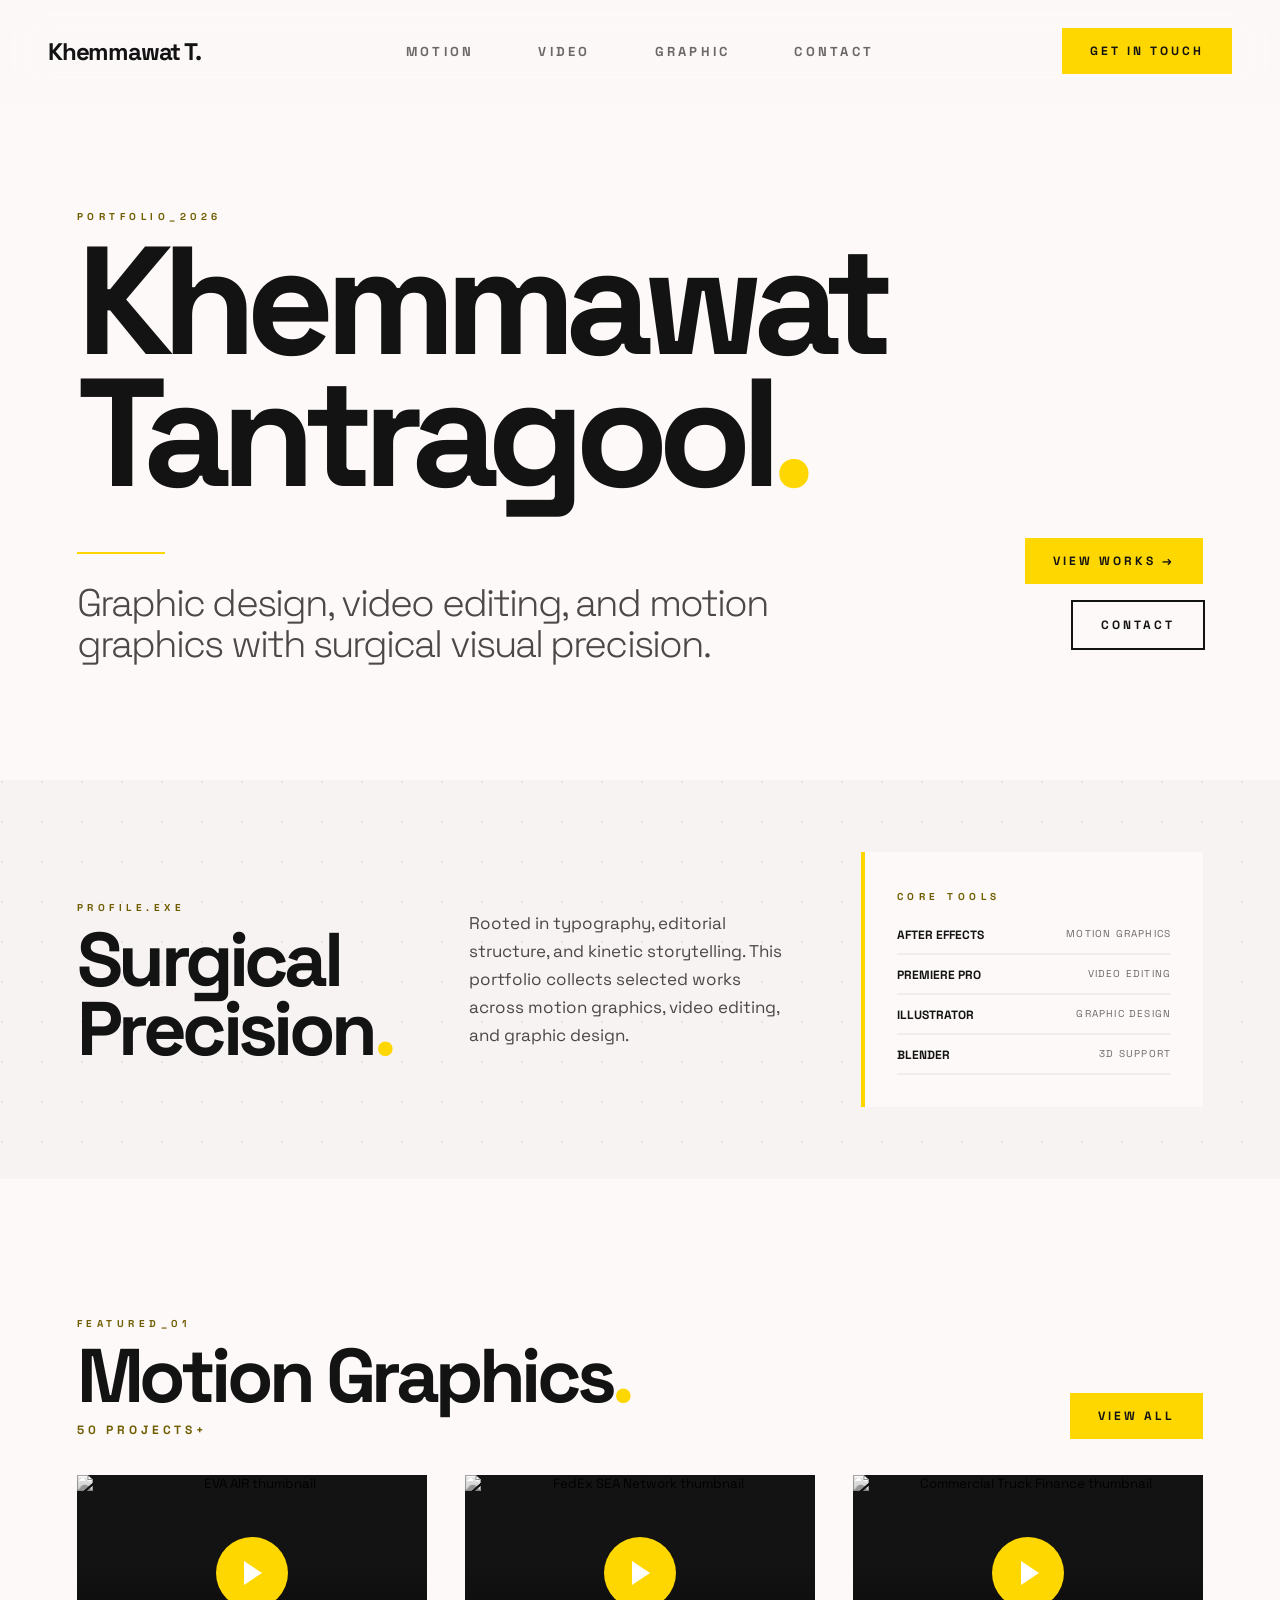
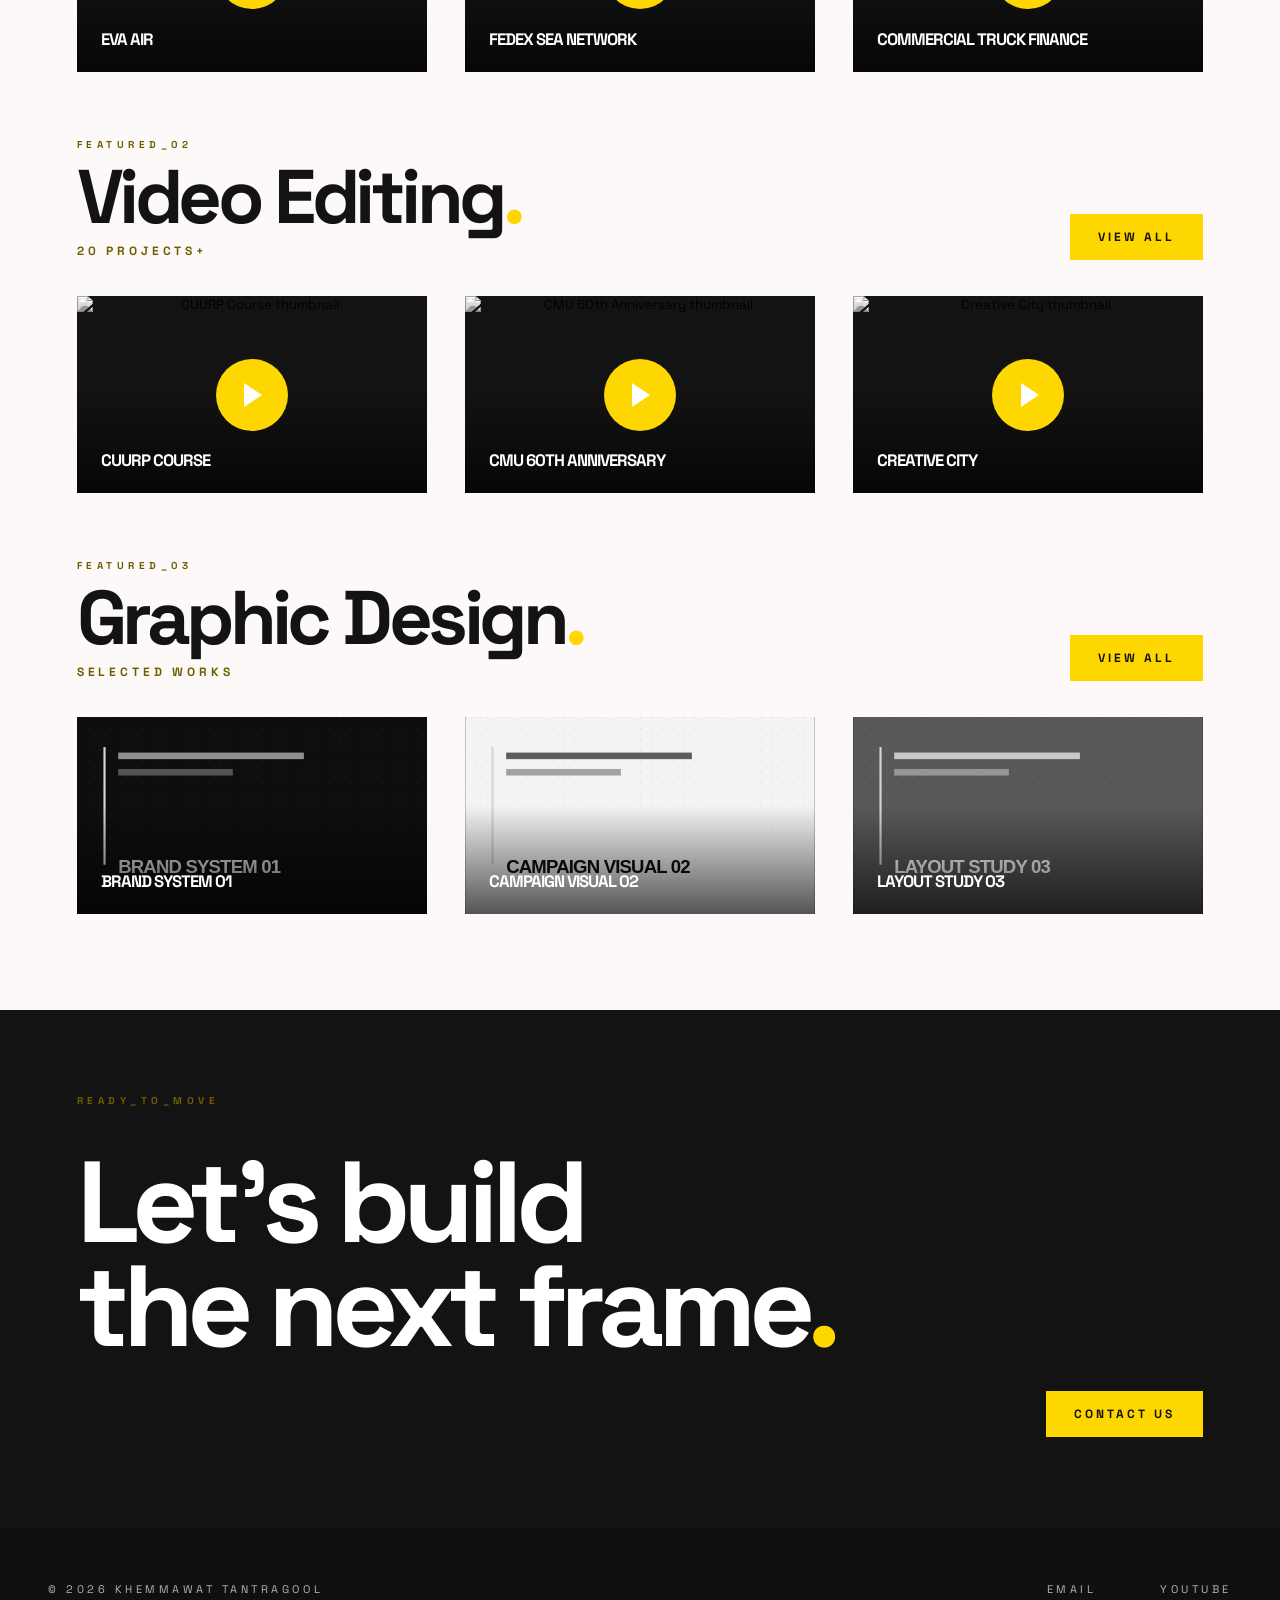
==== commit a09490d4: "Add files via upload" ====
--- a/index.html
+++ b/index.html
@@ -59,7 +59,7 @@
   <div>
     <span class="eyebrow">featured_01</span>
     <h2>Motion Graphics<span class="dot">.</span></h2>
-    <span class="project-count">37 Projects+</span>
+    <span class="project-count">50 Projects+</span>
   </div>
   <a class="mini-button" href="motion.html">View All</a>
 </div>
@@ -92,7 +92,7 @@
   <div>
     <span class="eyebrow">featured_02</span>
     <h2>Video Editing<span class="dot">.</span></h2>
-    <span class="project-count">41 Projects+</span>
+    <span class="project-count">20 Projects+</span>
   </div>
   <a class="mini-button" href="video.html">View All</a>
 </div>
@@ -177,6 +177,7 @@
 </div>
 <button class="to-top" id="toTop" type="button" aria-label="Scroll to top">↑</button>
 <div class="mouse-dot" id="mouseDot" aria-hidden="true"></div>
+<script src="js/config.js"></script>
 <script src="js/main.js"></script>
 </body>
 </html>
--- a/css/style.css
+++ b/css/style.css
@@ -155,37 +155,49 @@
 }
 
 .work-media::after { content: ""; position: absolute; inset: 0; background: linear-gradient(to top, rgba(0,0,0,.65), transparent 55%); z-index: 1; }
-.work-media img { width: 100%; height: 100%; object-fit: cover; filter: grayscale(100%) contrast(1.05); transition: filter .35s ease, transform .35s ease; }
-.work-media:hover img, .work-card.is-active .work-media img { filter: grayscale(0%) contrast(1.05); transform: scale(1.035); }
+.work-media img {
+  width: 100%;
+  height: 100%;
+  object-fit: cover;
+  filter: grayscale(100%) contrast(1.05);
+  transform: scale(1);
+  transition: filter .35s ease, transform .45s ease;
+}
+.work-media:hover img,
+.work-card.is-active .work-media img {
+  filter: grayscale(0%) contrast(1.05);
+  transform: scale(1.08);
+}
 
 .play-button {
   position: absolute;
   z-index: 2;
   inset: 50% auto auto 50%;
-  width: 62px;
-  height: 62px;
+  width: 72px;
+  height: 72px;
   transform: translate(-50%, -50%);
-  border: 1px solid var(--gold);
+  border: 0;
   border-radius: 50%;
-  background: rgba(19,19,19,.38);
-  backdrop-filter: blur(6px);
-  transition: transform .2s ease, border-width .2s ease, background .2s ease;
-}
-
-.work-media:hover .play-button, .work-card.is-active .play-button {
+  background: var(--gold);
+  backdrop-filter: none;
+  transition: transform .2s ease, background .2s ease;
+}
+
+.work-media:hover .play-button,
+.work-card.is-active .play-button {
   transform: translate(-50%, -50%) scale(1.08);
-  border-width: 2px;
-  background: rgba(19,19,19,.48);
+  background: var(--gold);
 }
 
 .play-button::before {
   content: "";
   position: absolute;
-  left: 25px;
-  top: 20px;
-  border-left: 17px solid var(--canvas);
-  border-top: 11px solid transparent;
-  border-bottom: 11px solid transparent;
+  left: 52%;
+  top: 50%;
+  transform: translate(-50%, -50%);
+  border-left: 18px solid var(--canvas);
+  border-top: 12px solid transparent;
+  border-bottom: 12px solid transparent;
 }
 
 .work-title {
@@ -199,6 +211,11 @@
   letter-spacing: -0.06em;
   text-transform: uppercase;
   text-align: left;
+}
+
+.work-media:hover .work-title,
+.work-card.is-active .work-title {
+  color: var(--gold);
 }
 
 .playlist-card { background: var(--gold); min-height: 100%; }
@@ -356,12 +373,7 @@
 
 .mouse-dot.is-visible { opacity: 1; }
 
-/* Safe reveal rule:
-   Without JS, all cards stay visible.
-   JS adds .js-enabled to <html>, then reveal animation is applied. */
-.js-reveal { opacity: 1; transform: translateY(0); }
-.js-enabled .js-reveal { opacity: 0; transform: translateY(26px); transition: opacity .55s ease, transform .55s ease; }
-.js-enabled .js-reveal.is-revealed { opacity: 1; transform: translateY(0); }
+
 
 .site-footer {
   display: flex;
@@ -401,7 +413,50 @@
   .footer-links { align-items: start; flex-direction: column; gap: 16px; }
   .modal-panel { margin-top: 11vh; }
   .mouse-dot { display: none; }
-  .work-media img { filter: grayscale(0%) contrast(1.05); }
+  .work-media img { filter: grayscale(0%) contrast(1.05); transform: scale(1); }
   .play-button { width: 54px; height: 54px; }
-  .play-button::before { left: 22px; top: 17px; }
-}
+  .play-button::before {
+    border-left-width: 15px;
+    border-top-width: 10px;
+    border-bottom-width: 10px;
+  }
+}
+
+
+
+/* V4 animation rules:
+   Desktop = hover only.
+   Mobile = scroll reveal once.
+   Without JS, all content stays visible. */
+.js-reveal {
+  opacity: 1;
+  transform: translateY(0);
+}
+
+@media (min-width: 901px) {
+  .work-card.is-active .work-media img {
+    filter: grayscale(100%) contrast(1.05);
+    transform: scale(1);
+  }
+
+  .work-card.is-active .play-button {
+    transform: translate(-50%, -50%);
+  }
+
+  .work-card.is-active .work-title {
+    color: var(--canvas);
+  }
+}
+
+@media (max-width: 900px) {
+  .js-enabled .js-reveal {
+    opacity: 0;
+    transform: translateY(26px);
+    transition: opacity .55s ease, transform .55s ease;
+  }
+
+  .js-enabled .js-reveal.is-revealed {
+    opacity: 1;
+    transform: translateY(0);
+  }
+}
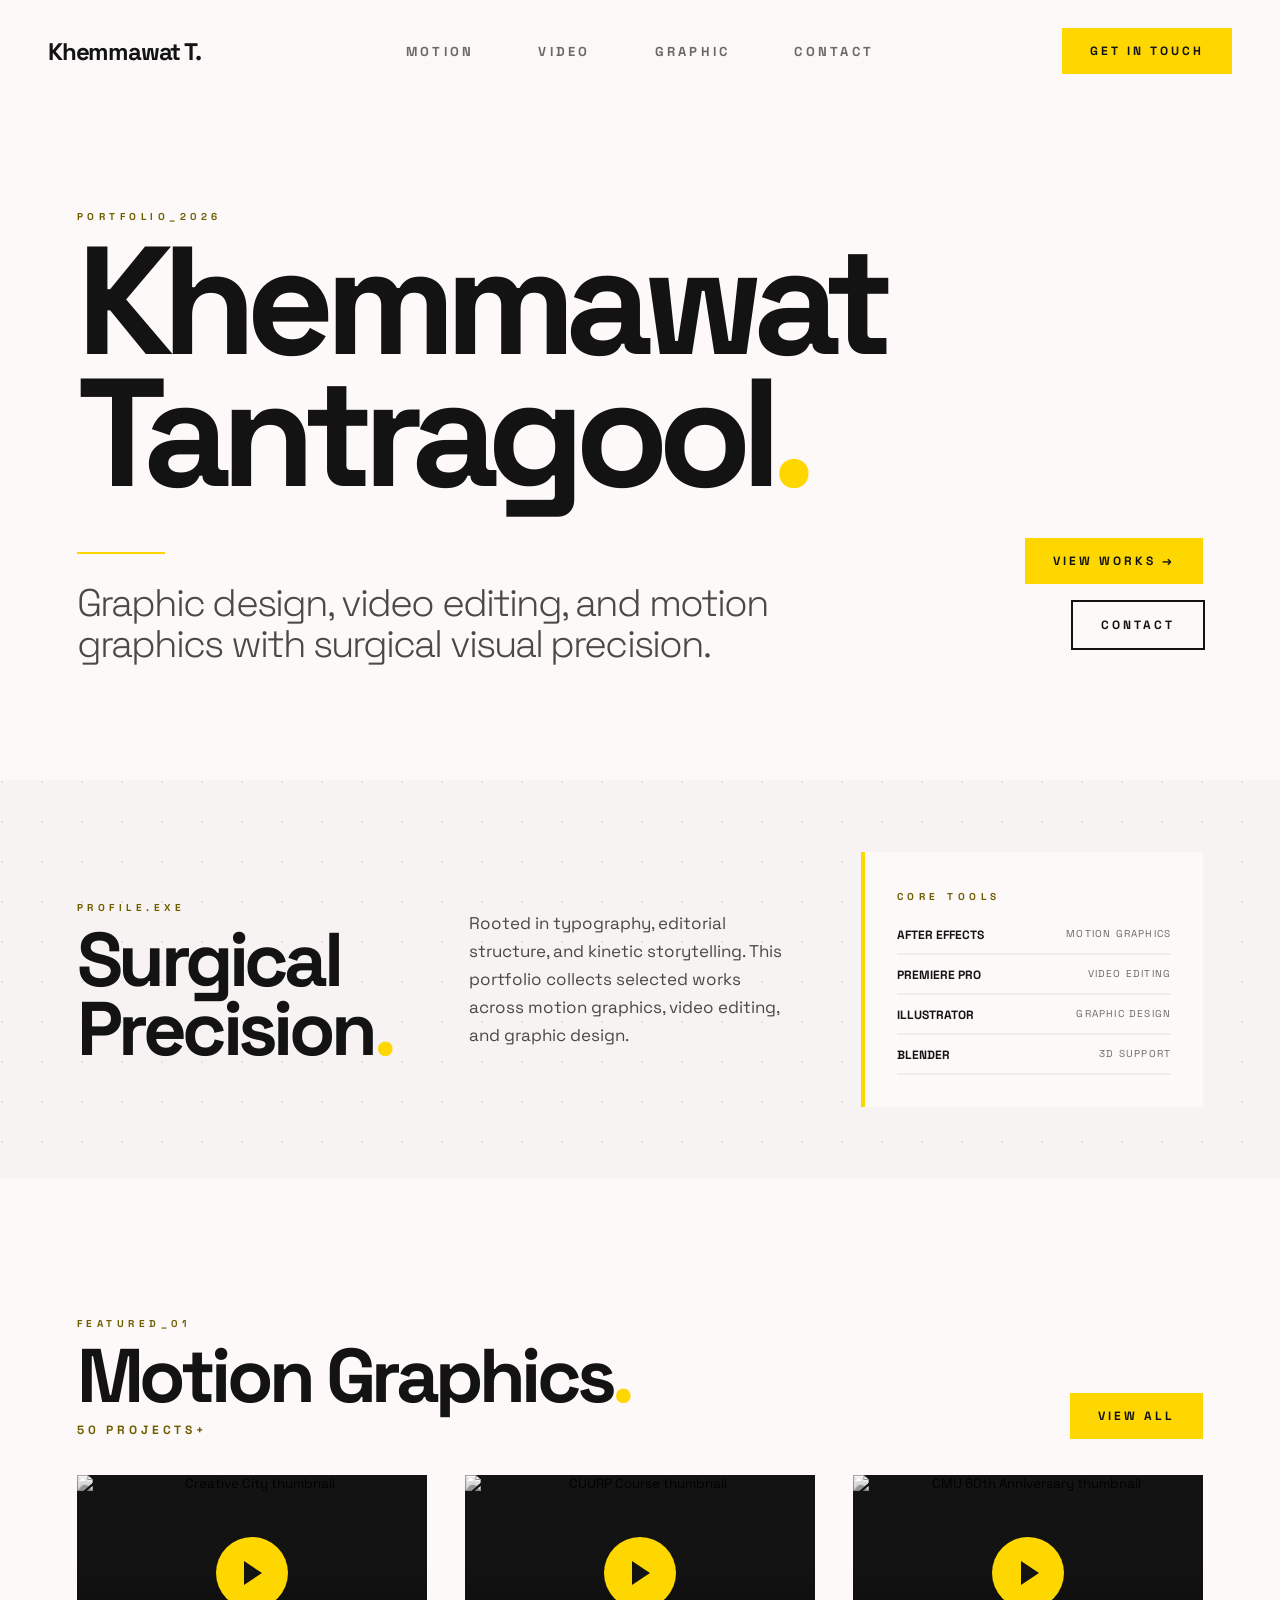
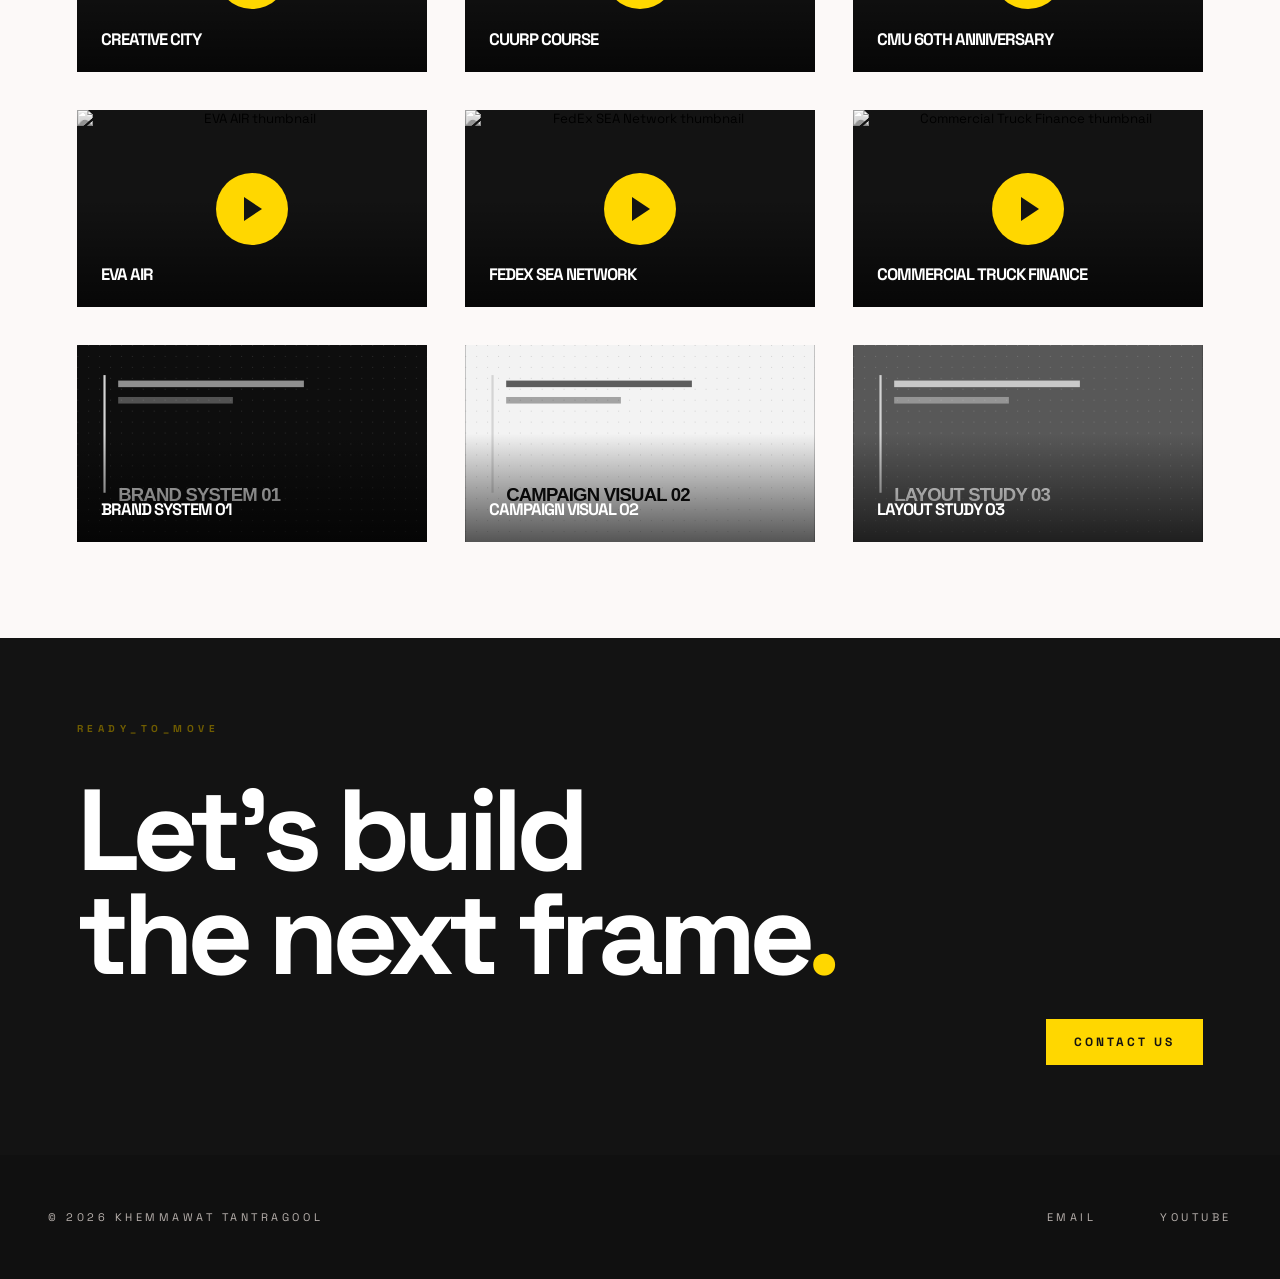
==== commit e2a04390: "Add files via upload" ====
--- a/index.html
+++ b/index.html
@@ -63,22 +63,47 @@
   </div>
   <a class="mini-button" href="motion.html">View All</a>
 </div>
-    <div class="work-grid featured-grid">
-      <article class="work-card video-card js-reveal" data-category="motion" data-title="EVA AIR">
+    <div class="work-grid featured-grid"><article class="work-card video-card js-reveal" data-category="video" data-title="Creative City">
+  <button class="work-media js-open-video js-cursor-zone" type="button"
+    data-video-id="lsLJQgL7UOE" data-video-title="Creative City" aria-label="Play Creative City">
+    <img src="https://img.youtube.com/vi/lsLJQgL7UOE/hqdefault.jpg" alt="Creative City thumbnail" loading="lazy">
+    <span class="play-button" aria-hidden="true"></span>
+    <span class="work-title">Creative City</span>
+  </button>
+</article>
+<article class="work-card video-card js-reveal" data-category="video" data-title="CUURP Course">
+  <button class="work-media js-open-video js-cursor-zone" type="button"
+    data-video-id="EgZWFsqHItI" data-video-title="CUURP Course" aria-label="Play CUURP Course">
+    <img src="https://img.youtube.com/vi/EgZWFsqHItI/hqdefault.jpg" alt="CUURP Course thumbnail" loading="lazy">
+    <span class="play-button" aria-hidden="true"></span>
+    <span class="work-title">CUURP Course</span>
+  </button>
+</article>
+<article class="work-card video-card js-reveal" data-category="video" data-title="CMU 60th Anniversary">
+  <button class="work-media js-open-video js-cursor-zone" type="button"
+    data-video-id="eBrPWIuIsrg" data-video-title="CMU 60th Anniversary" aria-label="Play CMU 60th Anniversary">
+    <img src="https://img.youtube.com/vi/eBrPWIuIsrg/hqdefault.jpg" alt="CMU 60th Anniversary thumbnail" loading="lazy">
+    <span class="play-button" aria-hidden="true"></span>
+    <span class="work-title">CMU 60th Anniversary</span>
+  </button>
+</article>
+<article class="work-card video-card js-reveal" data-category="motion" data-title="EVA AIR">
   <button class="work-media js-open-video js-cursor-zone" type="button"
     data-video-id="a_KyHeLiojU" data-video-title="EVA AIR" aria-label="Play EVA AIR">
     <img src="https://img.youtube.com/vi/a_KyHeLiojU/hqdefault.jpg" alt="EVA AIR thumbnail" loading="lazy">
     <span class="play-button" aria-hidden="true"></span>
     <span class="work-title">EVA AIR</span>
   </button>
-</article><article class="work-card video-card js-reveal" data-category="motion" data-title="FedEx SEA Network">
+</article>
+<article class="work-card video-card js-reveal" data-category="motion" data-title="FedEx SEA Network">
   <button class="work-media js-open-video js-cursor-zone" type="button"
     data-video-id="Vr86U0mpI7o" data-video-title="FedEx SEA Network" aria-label="Play FedEx SEA Network">
     <img src="https://img.youtube.com/vi/Vr86U0mpI7o/hqdefault.jpg" alt="FedEx SEA Network thumbnail" loading="lazy">
     <span class="play-button" aria-hidden="true"></span>
     <span class="work-title">FedEx SEA Network</span>
   </button>
-</article><article class="work-card video-card js-reveal" data-category="motion" data-title="Commercial Truck Finance">
+</article>
+<article class="work-card video-card js-reveal" data-category="motion" data-title="Commercial Truck Finance">
   <button class="work-media js-open-video js-cursor-zone" type="button"
     data-video-id="ore2z2iCLZc" data-video-title="Commercial Truck Finance" aria-label="Play Commercial Truck Finance">
     <img src="https://img.youtube.com/vi/ore2z2iCLZc/hqdefault.jpg" alt="Commercial Truck Finance thumbnail" loading="lazy">
@@ -86,68 +111,24 @@
     <span class="work-title">Commercial Truck Finance</span>
   </button>
 </article>
-    </div>
-
-    <div class="section-head">
-  <div>
-    <span class="eyebrow">featured_02</span>
-    <h2>Video Editing<span class="dot">.</span></h2>
-    <span class="project-count">20 Projects+</span>
-  </div>
-  <a class="mini-button" href="video.html">View All</a>
-</div>
-    <div class="work-grid featured-grid">
-      <article class="work-card video-card js-reveal" data-category="video" data-title="CUURP Course">
-  <button class="work-media js-open-video js-cursor-zone" type="button"
-    data-video-id="EgZWFsqHItI" data-video-title="CUURP Course" aria-label="Play CUURP Course">
-    <img src="https://img.youtube.com/vi/EgZWFsqHItI/hqdefault.jpg" alt="CUURP Course thumbnail" loading="lazy">
-    <span class="play-button" aria-hidden="true"></span>
-    <span class="work-title">CUURP Course</span>
-  </button>
-</article><article class="work-card video-card js-reveal" data-category="video" data-title="CMU 60th Anniversary">
-  <button class="work-media js-open-video js-cursor-zone" type="button"
-    data-video-id="eBrPWIuIsrg" data-video-title="CMU 60th Anniversary" aria-label="Play CMU 60th Anniversary">
-    <img src="https://img.youtube.com/vi/eBrPWIuIsrg/hqdefault.jpg" alt="CMU 60th Anniversary thumbnail" loading="lazy">
-    <span class="play-button" aria-hidden="true"></span>
-    <span class="work-title">CMU 60th Anniversary</span>
-  </button>
-</article><article class="work-card video-card js-reveal" data-category="video" data-title="Creative City">
-  <button class="work-media js-open-video js-cursor-zone" type="button"
-    data-video-id="lsLJQgL7UOE" data-video-title="Creative City" aria-label="Play Creative City">
-    <img src="https://img.youtube.com/vi/lsLJQgL7UOE/hqdefault.jpg" alt="Creative City thumbnail" loading="lazy">
-    <span class="play-button" aria-hidden="true"></span>
-    <span class="work-title">Creative City</span>
-  </button>
-</article>
-    </div>
-
-    <div class="section-head">
-  <div>
-    <span class="eyebrow">featured_03</span>
-    <h2>Graphic Design<span class="dot">.</span></h2>
-    <span class="project-count">Selected Works</span>
-  </div>
-  <a class="mini-button" href="graphic.html">View All</a>
-</div>
-    <div class="work-grid featured-grid">
-      <article class="work-card graphic-card js-reveal" data-category="graphic" data-title="Brand System 01">
+<article class="work-card graphic-card js-reveal" data-category="graphic" data-title="Brand System 01">
   <a class="work-media js-cursor-zone" href="assets/thumbnails/graphic-placeholder-01.svg" target="_blank" rel="noopener" aria-label="Open Brand System 01">
     <img src="assets/thumbnails/graphic-placeholder-01.svg" alt="Brand System 01 thumbnail" loading="lazy">
     <span class="work-title">Brand System 01</span>
   </a>
-</article><article class="work-card graphic-card js-reveal" data-category="graphic" data-title="Campaign Visual 02">
+</article>
+<article class="work-card graphic-card js-reveal" data-category="graphic" data-title="Campaign Visual 02">
   <a class="work-media js-cursor-zone" href="assets/thumbnails/graphic-placeholder-02.svg" target="_blank" rel="noopener" aria-label="Open Campaign Visual 02">
     <img src="assets/thumbnails/graphic-placeholder-02.svg" alt="Campaign Visual 02 thumbnail" loading="lazy">
     <span class="work-title">Campaign Visual 02</span>
   </a>
-</article><article class="work-card graphic-card js-reveal" data-category="graphic" data-title="Layout Study 03">
+</article>
+<article class="work-card graphic-card js-reveal" data-category="graphic" data-title="Layout Study 03">
   <a class="work-media js-cursor-zone" href="assets/thumbnails/graphic-placeholder-03.svg" target="_blank" rel="noopener" aria-label="Open Layout Study 03">
     <img src="assets/thumbnails/graphic-placeholder-03.svg" alt="Layout Study 03 thumbnail" loading="lazy">
     <span class="work-title">Layout Study 03</span>
   </a>
-</article>
-    </div>
-  </section>
+</article></section>
 
   <section class="closing-contact section">
     <span class="eyebrow">ready_to_move</span>
--- a/css/style.css
+++ b/css/style.css
@@ -195,7 +195,7 @@
   left: 52%;
   top: 50%;
   transform: translate(-50%, -50%);
-  border-left: 18px solid var(--canvas);
+  border-left: 18px solid #131313;
   border-top: 12px solid transparent;
   border-bottom: 12px solid transparent;
 }
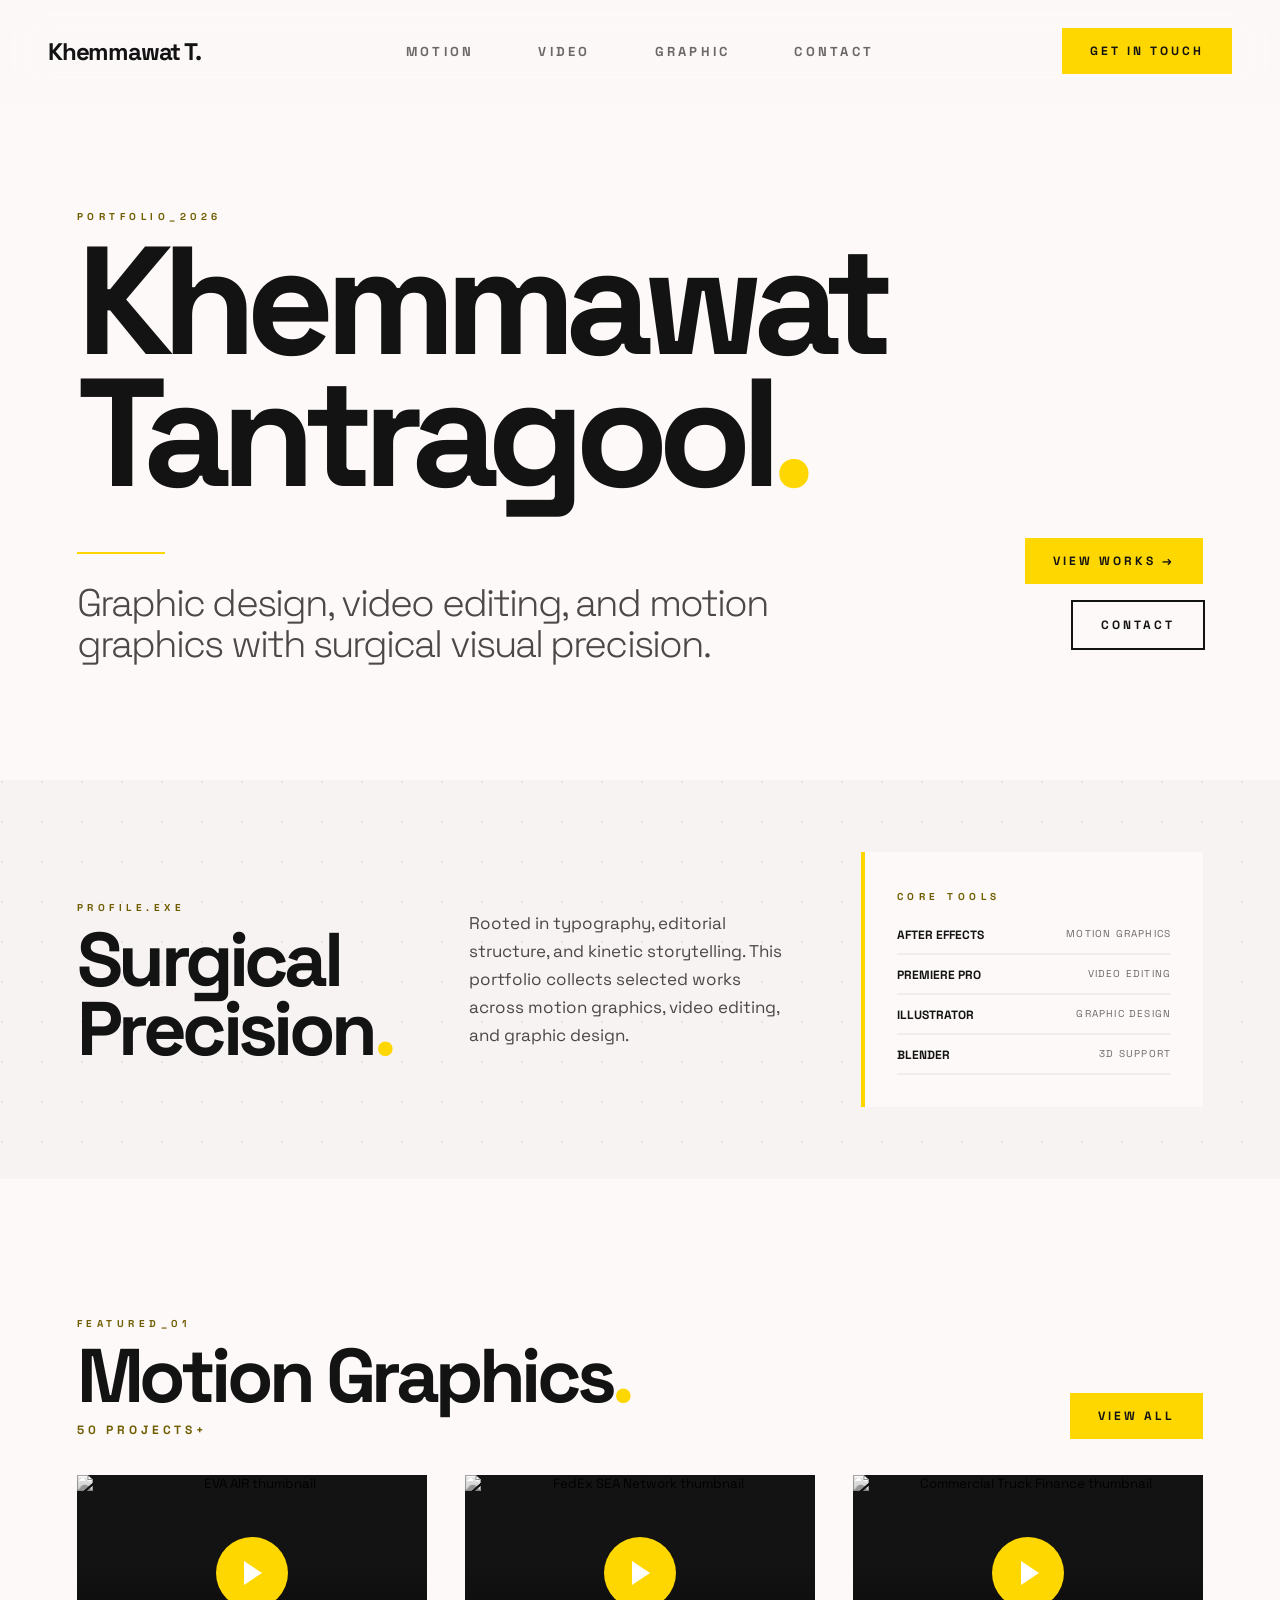
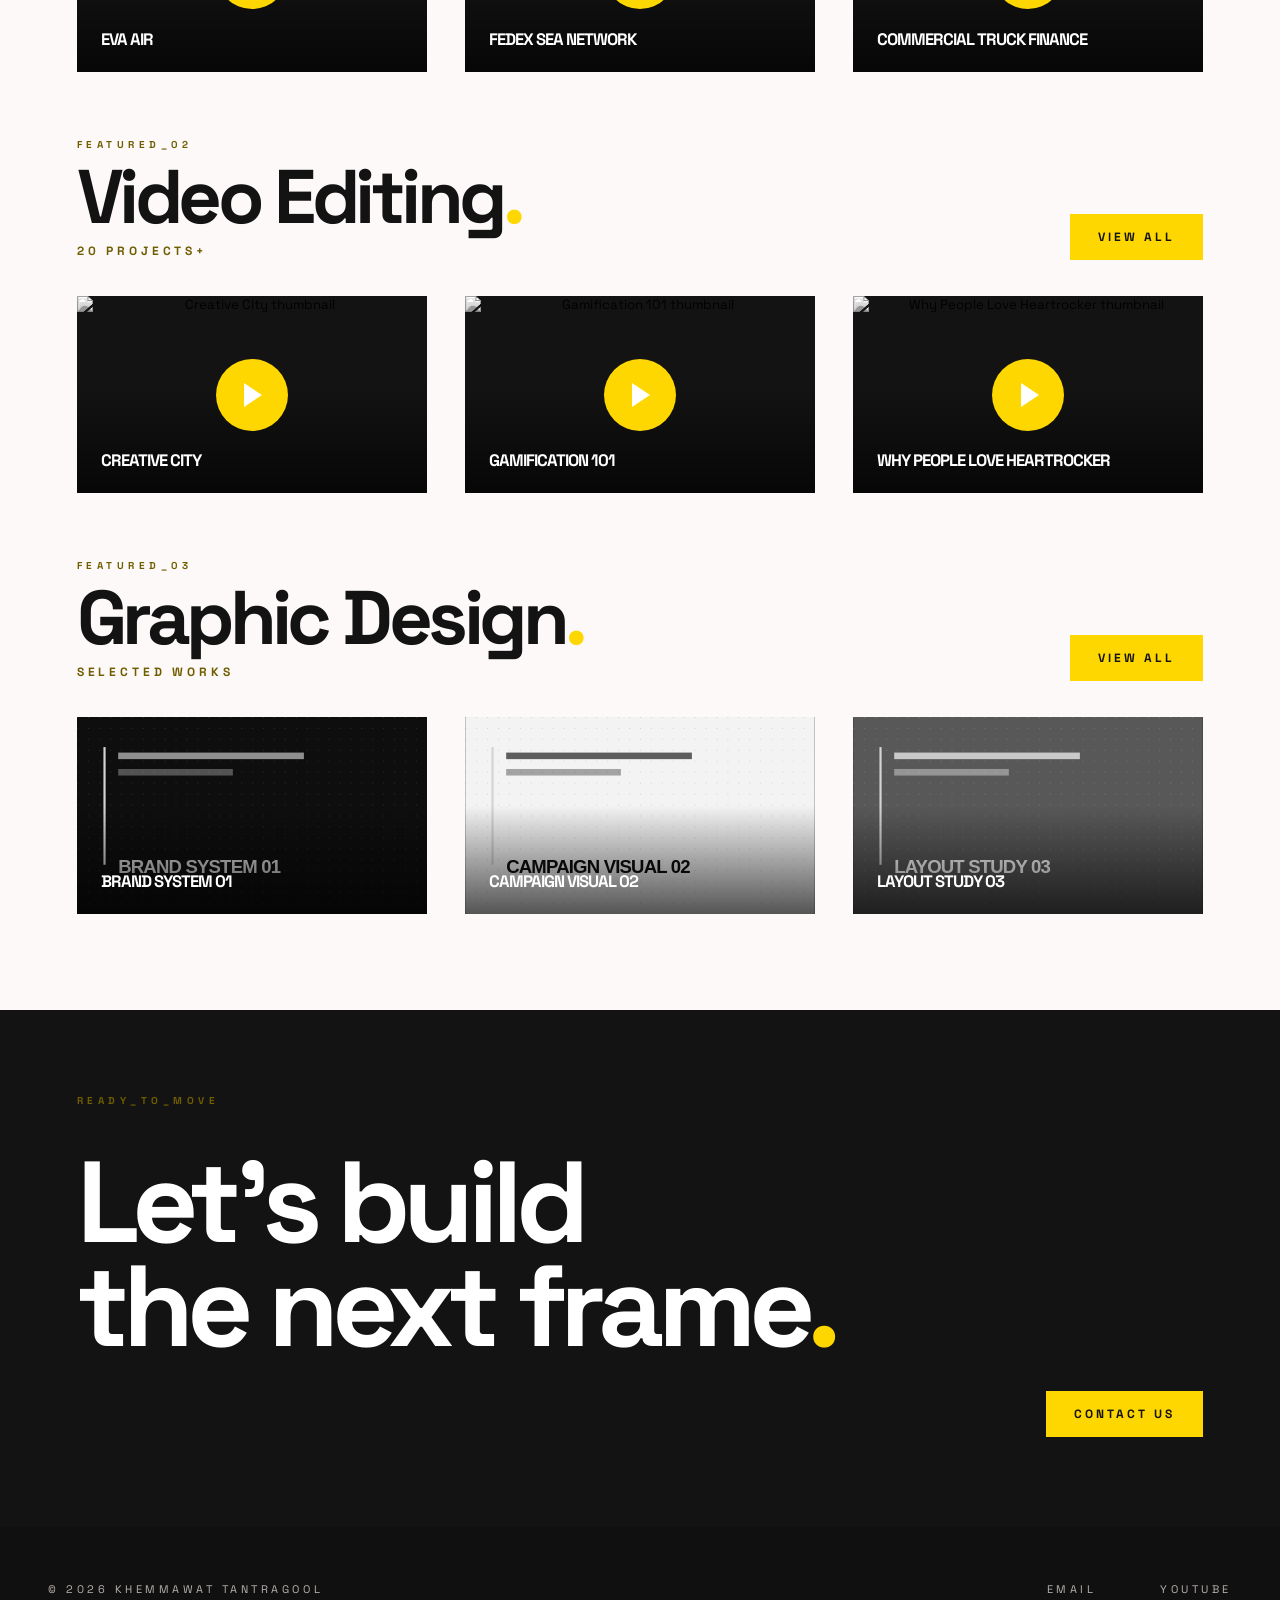
==== commit 10308bb7: "Add files via upload" ====
--- a/index.html
+++ b/index.html
@@ -63,7 +63,41 @@
   </div>
   <a class="mini-button" href="motion.html">View All</a>
 </div>
-    <div class="work-grid featured-grid"><article class="work-card video-card js-reveal" data-category="video" data-title="Creative City">
+    <div class="work-grid featured-grid">
+      <article class="work-card video-card js-reveal" data-category="motion" data-title="EVA AIR">
+  <button class="work-media js-open-video js-cursor-zone" type="button"
+    data-video-id="a_KyHeLiojU" data-video-title="EVA AIR" aria-label="Play EVA AIR">
+    <img src="https://img.youtube.com/vi/a_KyHeLiojU/hqdefault.jpg" alt="EVA AIR thumbnail" loading="lazy">
+    <span class="play-button" aria-hidden="true"></span>
+    <span class="work-title">EVA AIR</span>
+  </button>
+</article><article class="work-card video-card js-reveal" data-category="motion" data-title="FedEx SEA Network">
+  <button class="work-media js-open-video js-cursor-zone" type="button"
+    data-video-id="Vr86U0mpI7o" data-video-title="FedEx SEA Network" aria-label="Play FedEx SEA Network">
+    <img src="https://img.youtube.com/vi/Vr86U0mpI7o/hqdefault.jpg" alt="FedEx SEA Network thumbnail" loading="lazy">
+    <span class="play-button" aria-hidden="true"></span>
+    <span class="work-title">FedEx SEA Network</span>
+  </button>
+</article><article class="work-card video-card js-reveal" data-category="motion" data-title="Commercial Truck Finance">
+  <button class="work-media js-open-video js-cursor-zone" type="button"
+    data-video-id="ore2z2iCLZc" data-video-title="Commercial Truck Finance" aria-label="Play Commercial Truck Finance">
+    <img src="https://img.youtube.com/vi/ore2z2iCLZc/hqdefault.jpg" alt="Commercial Truck Finance thumbnail" loading="lazy">
+    <span class="play-button" aria-hidden="true"></span>
+    <span class="work-title">Commercial Truck Finance</span>
+  </button>
+</article>
+    </div>
+
+    <div class="section-head">
+  <div>
+    <span class="eyebrow">featured_02</span>
+    <h2>Video Editing<span class="dot">.</span></h2>
+    <span class="project-count">20 Projects+</span>
+  </div>
+  <a class="mini-button" href="video.html">View All</a>
+</div>
+    <div class="work-grid featured-grid">
+      <article class="work-card video-card js-reveal" data-category="video" data-title="Creative City">
   <button class="work-media js-open-video js-cursor-zone" type="button"
     data-video-id="lsLJQgL7UOE" data-video-title="Creative City" aria-label="Play Creative City">
     <img src="https://img.youtube.com/vi/lsLJQgL7UOE/hqdefault.jpg" alt="Creative City thumbnail" loading="lazy">
@@ -71,64 +105,51 @@
     <span class="work-title">Creative City</span>
   </button>
 </article>
-<article class="work-card video-card js-reveal" data-category="video" data-title="CUURP Course">
+      <article class="work-card video-card js-reveal" data-category="video" data-title="Gamification 101">
   <button class="work-media js-open-video js-cursor-zone" type="button"
-    data-video-id="EgZWFsqHItI" data-video-title="CUURP Course" aria-label="Play CUURP Course">
-    <img src="https://img.youtube.com/vi/EgZWFsqHItI/hqdefault.jpg" alt="CUURP Course thumbnail" loading="lazy">
+    data-video-id="1v52PtYCjvo" data-video-title="Gamification 101" aria-label="Play Gamification 101">
+    <img src="https://img.youtube.com/vi/1v52PtYCjvo/hqdefault.jpg" alt="Gamification 101 thumbnail" loading="lazy">
     <span class="play-button" aria-hidden="true"></span>
-    <span class="work-title">CUURP Course</span>
+    <span class="work-title">Gamification 101</span>
   </button>
 </article>
-<article class="work-card video-card js-reveal" data-category="video" data-title="CMU 60th Anniversary">
+      <article class="work-card video-card js-reveal" data-category="video" data-title="Why People Love Heartrocker">
   <button class="work-media js-open-video js-cursor-zone" type="button"
-    data-video-id="eBrPWIuIsrg" data-video-title="CMU 60th Anniversary" aria-label="Play CMU 60th Anniversary">
-    <img src="https://img.youtube.com/vi/eBrPWIuIsrg/hqdefault.jpg" alt="CMU 60th Anniversary thumbnail" loading="lazy">
+    data-video-id="8OQ4P4ka85I" data-video-title="Why People Love Heartrocker" aria-label="Play Why People Love Heartrocker">
+    <img src="https://img.youtube.com/vi/8OQ4P4ka85I/hqdefault.jpg" alt="Why People Love Heartrocker thumbnail" loading="lazy">
     <span class="play-button" aria-hidden="true"></span>
-    <span class="work-title">CMU 60th Anniversary</span>
+    <span class="work-title">Why People Love Heartrocker</span>
   </button>
 </article>
-<article class="work-card video-card js-reveal" data-category="motion" data-title="EVA AIR">
-  <button class="work-media js-open-video js-cursor-zone" type="button"
-    data-video-id="a_KyHeLiojU" data-video-title="EVA AIR" aria-label="Play EVA AIR">
-    <img src="https://img.youtube.com/vi/a_KyHeLiojU/hqdefault.jpg" alt="EVA AIR thumbnail" loading="lazy">
-    <span class="play-button" aria-hidden="true"></span>
-    <span class="work-title">EVA AIR</span>
-  </button>
-</article>
-<article class="work-card video-card js-reveal" data-category="motion" data-title="FedEx SEA Network">
-  <button class="work-media js-open-video js-cursor-zone" type="button"
-    data-video-id="Vr86U0mpI7o" data-video-title="FedEx SEA Network" aria-label="Play FedEx SEA Network">
-    <img src="https://img.youtube.com/vi/Vr86U0mpI7o/hqdefault.jpg" alt="FedEx SEA Network thumbnail" loading="lazy">
-    <span class="play-button" aria-hidden="true"></span>
-    <span class="work-title">FedEx SEA Network</span>
-  </button>
-</article>
-<article class="work-card video-card js-reveal" data-category="motion" data-title="Commercial Truck Finance">
-  <button class="work-media js-open-video js-cursor-zone" type="button"
-    data-video-id="ore2z2iCLZc" data-video-title="Commercial Truck Finance" aria-label="Play Commercial Truck Finance">
-    <img src="https://img.youtube.com/vi/ore2z2iCLZc/hqdefault.jpg" alt="Commercial Truck Finance thumbnail" loading="lazy">
-    <span class="play-button" aria-hidden="true"></span>
-    <span class="work-title">Commercial Truck Finance</span>
-  </button>
-</article>
-<article class="work-card graphic-card js-reveal" data-category="graphic" data-title="Brand System 01">
+    </div>
+
+    <div class="section-head">
+  <div>
+    <span class="eyebrow">featured_03</span>
+    <h2>Graphic Design<span class="dot">.</span></h2>
+    <span class="project-count">Selected Works</span>
+  </div>
+  <a class="mini-button" href="graphic.html">View All</a>
+</div>
+    <div class="work-grid featured-grid">
+      <article class="work-card graphic-card js-reveal" data-category="graphic" data-title="Brand System 01">
   <a class="work-media js-cursor-zone" href="assets/thumbnails/graphic-placeholder-01.svg" target="_blank" rel="noopener" aria-label="Open Brand System 01">
     <img src="assets/thumbnails/graphic-placeholder-01.svg" alt="Brand System 01 thumbnail" loading="lazy">
     <span class="work-title">Brand System 01</span>
   </a>
-</article>
-<article class="work-card graphic-card js-reveal" data-category="graphic" data-title="Campaign Visual 02">
+</article><article class="work-card graphic-card js-reveal" data-category="graphic" data-title="Campaign Visual 02">
   <a class="work-media js-cursor-zone" href="assets/thumbnails/graphic-placeholder-02.svg" target="_blank" rel="noopener" aria-label="Open Campaign Visual 02">
     <img src="assets/thumbnails/graphic-placeholder-02.svg" alt="Campaign Visual 02 thumbnail" loading="lazy">
     <span class="work-title">Campaign Visual 02</span>
   </a>
-</article>
-<article class="work-card graphic-card js-reveal" data-category="graphic" data-title="Layout Study 03">
+</article><article class="work-card graphic-card js-reveal" data-category="graphic" data-title="Layout Study 03">
   <a class="work-media js-cursor-zone" href="assets/thumbnails/graphic-placeholder-03.svg" target="_blank" rel="noopener" aria-label="Open Layout Study 03">
     <img src="assets/thumbnails/graphic-placeholder-03.svg" alt="Layout Study 03 thumbnail" loading="lazy">
     <span class="work-title">Layout Study 03</span>
   </a>
-</article></section>
+</article>
+    </div>
+  </section>
 
   <section class="closing-contact section">
     <span class="eyebrow">ready_to_move</span>
--- a/css/style.css
+++ b/css/style.css
@@ -32,6 +32,16 @@
 
 .brand { font-size: clamp(18px, 2vw, 24px); font-weight: 800; letter-spacing: -0.05em; }
 .site-nav { display: flex; gap: clamp(28px, 5vw, 72px); font-size: 13px; font-weight: 700; letter-spacing: .25em; color: var(--muted); text-transform: uppercase; }
+
+.site-nav a {
+  display: inline-flex;
+  align-items: center;
+  justify-content: center;
+  min-height: 44px;
+  padding: 12px 14px;
+  margin: -12px -14px;
+}
+
 .site-nav a:hover { color: var(--deep-carbon); }
 
 .header-cta, .mini-button, .button {
@@ -195,7 +205,7 @@
   left: 52%;
   top: 50%;
   transform: translate(-50%, -50%);
-  border-left: 18px solid #131313;
+  border-left: 18px solid var(--canvas);
   border-top: 12px solid transparent;
   border-bottom: 12px solid transparent;
 }
@@ -392,6 +402,12 @@
   .menu-toggle { display: block; border: 0; background: var(--gold); padding: 12px 16px; font-weight: 800; letter-spacing: .18em; text-transform: uppercase; }
   .site-nav, .header-cta { display: none; }
   .site-nav.is-open { display: grid; grid-column: 1 / -1; gap: 18px; padding-top: 18px; }
+
+  .site-nav a {
+    min-height: 48px;
+    padding: 14px 0;
+    margin: 0;
+  }
   .hero, .profile-band, .contact-page { grid-template-columns: 1fr; }
   .hero-actions { width: 100%; max-width: 360px; }
   .work-grid { grid-template-columns: 1fr 1fr; }
